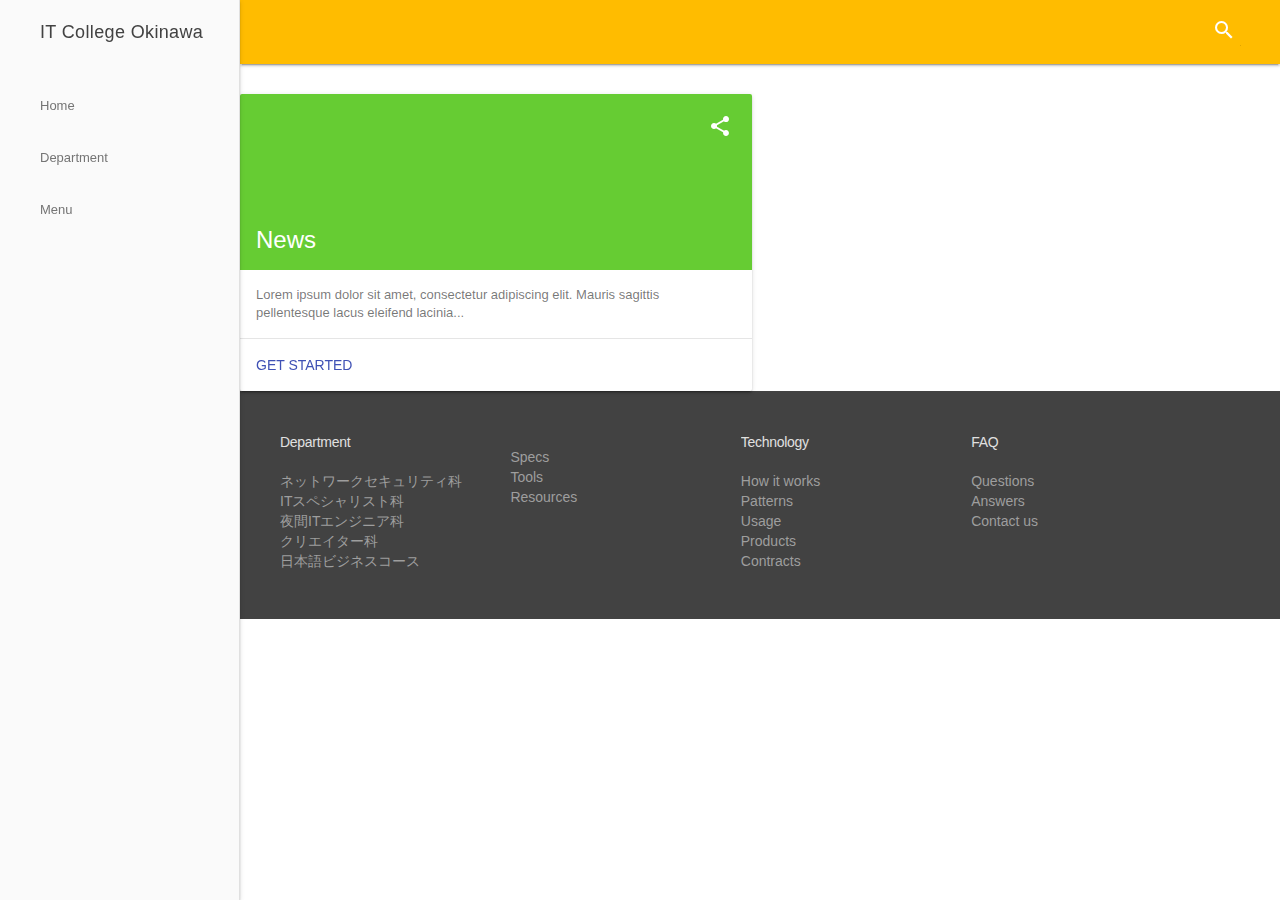
==== index.html @ 3ff725d1 "2015/08/13" ====
<!DOCTYPE html>
<html lang="ja">
<head>
	<meta charset="UTF-8">
	<title>IT College Okinawa</title>
	<link rel="stylesheet" href="mdl/material.min.css">
	<script src="mdl/material.min.js"></script>
	<link href="https://fonts.googleapis.com/icon?family=Material+Icons" rel="stylesheet">
	<link rel="stylesheet" href="style.css">
</head>
<body>

	<!-- main -->
	<div class="mdl-layout mdl-js-layout mdl-layout--fixed-drawer mdl-layout--fixed-header">
	  <header class="mdl-layout__header header">
	    <div class="mdl-layout__header-row">
	      <div class="mdl-layout-spacer"></div>
	      <div class="mdl-textfield mdl-js-textfield mdl-textfield--expandable
	                  mdl-textfield--floating-label mdl-textfield--align-right">
	        <label class="mdl-button mdl-js-button mdl-button--icon"
	               for="fixed-header-drawer-exp">
	          <i class="material-icons">search</i>
	        </label>
	        <div class="mdl-textfield__expandable-holder">
	          <input class="mdl-textfield__input" type="text" name="sample"
	                 id="fixed-header-drawer-exp" />
	        </div>
	      </div>
	    </div>
	  </header>

	  <div class="mdl-layout__drawer">
	    <span class="mdl-layout-title title">IT College Okinawa</span>
	    <nav class="mdl-navigation">
	      <a class="mdl-navigation__link" href="">Home</a>
	      <a class="mdl-navigation__link" href="">Department</a>
	      <a class="mdl-navigation__link" href="">Menu</a>
	    </nav>
	  </div>

	  <!-- main -->
	<main class="mdl-layout__content main">
	
		<!-- contents -->
	    <div class="page-content">
			
			<div class="mdl-card mdl-shadow--2dp news">
				<div class="mdl-card__title">
    				<h2 class="mdl-card__title-text">News</h2>
  				</div>
				<div class="mdl-card__supporting-text">
				    Lorem ipsum dolor sit amet, consectetur adipiscing elit.
				    Mauris sagittis pellentesque lacus eleifend lacinia...
				</div>
				<div class="mdl-card__actions mdl-card--border">
				    <a class="mdl-button mdl-button--colored 
				    		mdl-js-button mdl-js-ripple-effect">
				      Get Started
				    </a>
				</div>
				<div class="mdl-card__menu">
				    <button class="mdl-button mdl-button--icon
				    		 mdl-js-button mdl-js-ripple-effect">
				    	<i class="material-icons">share</i>
				    </button>
				</div>
			</div>
	    </div>
		
		<!-- fotter -->
		<footer class="mdl-mega-footer">
			<div class="mdl-mega-footer__middle-section">

			    <div class="mdl-mega-footer__drop-down-section">
			    	<input class="mdl-mega-footer__heading-checkbox" type="checkbox" checked>
			        <h1 class="mdl-mega-footer__heading">Department</h1>
			        <ul class="mdl-mega-footer__link-list">
			        <li><a href="#">ネットワークセキュリティ科</a></li>
			        <li><a href="#">ITスペシャリスト科</a></li>
			        <li><a href="#">夜間ITエンジニア科</a></li>
			        <li><a href="#">クリエイター科</a></li>
			        <li><a href="#">日本語ビジネスコース</a></li>
		        </ul>
		    </div>

			<div class="mdl-mega-footer__drop-down-section">
			    <input class="mdl-mega-footer__heading-checkbox" type="checkbox" checked>
			    <h1 class="mdl-mega-footer__heading"></h1>
		        <ul class="mdl-mega-footer__link-list">
		        	<li><a href="#">Specs</a></li>
		        	<li><a href="#">Tools</a></li>
		    	    <li><a href="#">Resources</a></li>
		        </ul>
		    </div>

		    <div class="mdl-mega-footer__drop-down-section">
			    <input class="mdl-mega-footer__heading-checkbox" type="checkbox" checked>
			    <h1 class="mdl-mega-footer__heading">Technology</h1>
		        <ul class="mdl-mega-footer__link-list">
		        	<li><a href="#">How it works</a></li>
				    <li><a href="#">Patterns</a></li>
			        <li><a href="#">Usage</a></li>
			        <li><a href="#">Products</a></li>
		    	    <li><a href="#">Contracts</a></li>
	 	        </ul>
		    </div>

			<div class="mdl-mega-footer__drop-down-section">
			    <input class="mdl-mega-footer__heading-checkbox" type="checkbox" checked>
		        <h1 class="mdl-mega-footer__heading">FAQ</h1>
			    <ul class="mdl-mega-footer__link-list">
		    	    <li><a href="#">Questions</a></li>
		    	    <li><a href="#">Answers</a></li>
		    	    <li><a href="#">Contact us</a></li>
		      </ul>
		    </div>

	  		</div>
		</footer>
	  </main>

	</div>
</body>
</html>
---- mdl/material.min.css ----
/**
 * material-design-lite - Material Design Components in CSS, JS and HTML
 * @version v1.0.2
 * @license Apache-2.0
 * @copyright 2015 Google, Inc.
 * @link https://github.com/google/material-design-lite
 */
@charset "UTF-8";html{color:rgba(0,0,0,.87)}::-moz-selection{background:#b3d4fc;text-shadow:none}::selection{background:#b3d4fc;text-shadow:none}hr{display:block;height:1px;border:0;border-top:1px solid #ccc;margin:1em 0;padding:0}audio,canvas,img,svg,video{vertical-align:middle}fieldset{border:0;margin:0;padding:0}textarea{resize:vertical}.browsehappy{margin:.2em 0;background:#ccc;color:#000;padding:.2em 0}.hidden{display:none!important;visibility:hidden}.visuallyhidden{border:0;clip:rect(0 0 0 0);height:1px;margin:-1px;overflow:hidden;padding:0;position:absolute;width:1px}.visuallyhidden.focusable:active,.visuallyhidden.focusable:focus{clip:auto;height:auto;margin:0;overflow:visible;position:static;width:auto}.invisible{visibility:hidden}.clearfix:before,.clearfix:after{content:" ";display:table}.clearfix:after{clear:both}@media print{*,*:before,*:after{background:transparent!important;color:#000!important;box-shadow:none!important;text-shadow:none!important}a,a:visited{text-decoration:underline}a[href]:after{content:" (" attr(href)")"}abbr[title]:after{content:" (" attr(title)")"}a[href^="#"]:after,a[href^="javascript:"]:after{content:""}pre,blockquote{border:1px solid #999;page-break-inside:avoid}thead{display:table-header-group}tr,img{page-break-inside:avoid}img{max-width:100%!important}p,h2,h3{orphans:3;widows:3}h2,h3{page-break-after:avoid}}a,.mdl-accordion,.mdl-button,.mdl-card,.mdl-checkbox,.mdl-dropdown-menu,.mdl-icon-toggle,.mdl-item,.mdl-radio,.mdl-slider,.mdl-switch,.mdl-tabs__tab{-webkit-tap-highlight-color:transparent;-webkit-tap-highlight-color:rgba(255,255,255,0)}html{width:100%;height:100%;-ms-touch-action:manipulation;touch-action:manipulation}body{width:100%;min-height:100%}main{display:block}*[hidden]{display:none!important}html,body{font-family:"Helvetica","Arial",sans-serif;font-size:14px;font-weight:400;line-height:20px}h1,h2,h3,h4,h5,h6,p{padding:0}h1 small,h2 small,h3 small,h4 small,h5 small,h6 small{font-family:"Roboto","Helvetica","Arial",sans-serif;font-weight:400;line-height:1.35;letter-spacing:-.02em;opacity:.54;font-size:.6em}h1{font-size:56px;line-height:1.35;letter-spacing:-.02em;margin:24px 0}h1,h2{font-family:"Roboto","Helvetica","Arial",sans-serif;font-weight:400}h2{font-size:45px;line-height:48px}h2,h3{margin:24px 0}h3{font-size:34px;line-height:40px}h3,h4{font-family:"Roboto","Helvetica","Arial",sans-serif;font-weight:400}h4{font-size:24px;line-height:32px;-moz-osx-font-smoothing:grayscale;margin:24px 0 16px}h5{font-size:20px;font-weight:500;line-height:1;letter-spacing:.02em}h5,h6{font-family:"Roboto","Helvetica","Arial",sans-serif;margin:24px 0 16px}h6{font-size:16px;letter-spacing:.04em}h6,p{font-weight:400;line-height:24px}p{font-size:14px;letter-spacing:0;margin:0 0 16px}a{color:#ff4081;font-weight:500}blockquote{font-family:"Roboto","Helvetica","Arial",sans-serif;position:relative;font-size:24px;font-weight:300;font-style:italic;line-height:1.35;letter-spacing:.08em}blockquote:before{position:absolute;left:-.5em;content:'“'}blockquote:after{content:'”';margin-left:-.05em}mark{background-color:#f4ff81}dt{font-weight:700}address{font-size:12px;line-height:1;font-style:normal}address,ul,ol{font-weight:400;letter-spacing:0}ul,ol{font-size:14px;line-height:24px}.mdl-typography--display-4,.mdl-typography--display-4-color-contrast{font-family:"Roboto","Helvetica","Arial",sans-serif;font-size:112px;font-weight:300;line-height:1;letter-spacing:-.04em}.mdl-typography--display-4-color-contrast{opacity:.54}.mdl-typography--display-3,.mdl-typography--display-3-color-contrast{font-family:"Roboto","Helvetica","Arial",sans-serif;font-size:56px;font-weight:400;line-height:1.35;letter-spacing:-.02em}.mdl-typography--display-3-color-contrast{opacity:.54}.mdl-typography--display-2,.mdl-typography--display-2-color-contrast{font-family:"Roboto","Helvetica","Arial",sans-serif;font-size:45px;font-weight:400;line-height:48px}.mdl-typography--display-2-color-contrast{opacity:.54}.mdl-typography--display-1,.mdl-typography--display-1-color-contrast{font-family:"Roboto","Helvetica","Arial",sans-serif;font-size:34px;font-weight:400;line-height:40px}.mdl-typography--display-1-color-contrast{opacity:.54}.mdl-typography--headline,.mdl-typography--headline-color-contrast{font-family:"Roboto","Helvetica","Arial",sans-serif;font-size:24px;font-weight:400;line-height:32px;-moz-osx-font-smoothing:grayscale}.mdl-typography--headline-color-contrast{opacity:.87}.mdl-typography--title,.mdl-typography--title-color-contrast{font-family:"Roboto","Helvetica","Arial",sans-serif;font-size:20px;font-weight:500;line-height:1;letter-spacing:.02em}.mdl-typography--title-color-contrast{opacity:.87}.mdl-typography--subhead,.mdl-typography--subhead-color-contrast{font-family:"Roboto","Helvetica","Arial",sans-serif;font-size:16px;font-weight:400;line-height:24px;letter-spacing:.04em}.mdl-typography--subhead-color-contrast{opacity:.87}.mdl-typography--body-2,.mdl-typography--body-2-color-contrast{font-size:14px;font-weight:700;line-height:24px;letter-spacing:0}.mdl-typography--body-2-color-contrast{opacity:.87}.mdl-typography--body-1,.mdl-typography--body-1-color-contrast{font-size:14px;font-weight:400;line-height:24px;letter-spacing:0}.mdl-typography--body-1-color-contrast{opacity:.87}.mdl-typography--body-2-force-preferred-font,.mdl-typography--body-2-force-preferred-font-color-contrast{font-family:"Roboto","Helvetica","Arial",sans-serif;font-size:14px;font-weight:500;line-height:24px;letter-spacing:0}.mdl-typography--body-2-force-preferred-font-color-contrast{opacity:.87}.mdl-typography--body-1-force-preferred-font,.mdl-typography--body-1-force-preferred-font-color-contrast{font-family:"Roboto","Helvetica","Arial",sans-serif;font-size:14px;font-weight:400;line-height:24px;letter-spacing:0}.mdl-typography--body-1-force-preferred-font-color-contrast{opacity:.87}.mdl-typography--caption,.mdl-typography--caption-force-preferred-font{font-size:12px;font-weight:400;line-height:1;letter-spacing:0}.mdl-typography--caption-force-preferred-font{font-family:"Roboto","Helvetica","Arial",sans-serif}.mdl-typography--caption-color-contrast,.mdl-typography--caption-force-preferred-font-color-contrast{font-size:12px;font-weight:400;line-height:1;letter-spacing:0;opacity:.54}.mdl-typography--caption-force-preferred-font-color-contrast,.mdl-typography--menu{font-family:"Roboto","Helvetica","Arial",sans-serif}.mdl-typography--menu{font-size:14px;font-weight:500;line-height:1;letter-spacing:0}.mdl-typography--menu-color-contrast{opacity:.87}.mdl-typography--menu-color-contrast,.mdl-typography--button,.mdl-typography--button-color-contrast{font-family:"Roboto","Helvetica","Arial",sans-serif;font-size:14px;font-weight:500;line-height:1;letter-spacing:0}.mdl-typography--button,.mdl-typography--button-color-contrast{text-transform:uppercase}.mdl-typography--button-color-contrast{opacity:.87}.mdl-typography--text-left{text-align:left}.mdl-typography--text-right{text-align:right}.mdl-typography--text-center{text-align:center}.mdl-typography--text-justify{text-align:justify}.mdl-typography--text-nowrap{white-space:nowrap}.mdl-typography--text-lowercase{text-transform:lowercase}.mdl-typography--text-uppercase{text-transform:uppercase}.mdl-typography--text-capitalize{text-transform:capitalize}.mdl-typography--font-thin{font-weight:200!important}.mdl-typography--font-light{font-weight:300!important}.mdl-typography--font-regular{font-weight:400!important}.mdl-typography--font-medium{font-weight:500!important}.mdl-typography--font-bold{font-weight:700!important}.mdl-typography--font-black{font-weight:900!important}.mdl-color-text--red{color:#f44336 !important}.mdl-color--red{background-color:#f44336 !important}.mdl-color-text--red-50{color:#ffebee !important}.mdl-color--red-50{background-color:#ffebee !important}.mdl-color-text--red-100{color:#ffcdd2 !important}.mdl-color--red-100{background-color:#ffcdd2 !important}.mdl-color-text--red-200{color:#ef9a9a !important}.mdl-color--red-200{background-color:#ef9a9a !important}.mdl-color-text--red-300{color:#e57373 !important}.mdl-color--red-300{background-color:#e57373 !important}.mdl-color-text--red-400{color:#ef5350 !important}.mdl-color--red-400{background-color:#ef5350 !important}.mdl-color-text--red-500{color:#f44336 !important}.mdl-color--red-500{background-color:#f44336 !important}.mdl-color-text--red-600{color:#e53935 !important}.mdl-color--red-600{background-color:#e53935 !important}.mdl-color-text--red-700{color:#d32f2f !important}.mdl-color--red-700{background-color:#d32f2f !important}.mdl-color-text--red-800{color:#c62828 !important}.mdl-color--red-800{background-color:#c62828 !important}.mdl-color-text--red-900{color:#b71c1c !important}.mdl-color--red-900{background-color:#b71c1c !important}.mdl-color-text--red-A100{color:#ff8a80 !important}.mdl-color--red-A100{background-color:#ff8a80 !important}.mdl-color-text--red-A200{color:#ff5252 !important}.mdl-color--red-A200{background-color:#ff5252 !important}.mdl-color-text--red-A400{color:#ff1744 !important}.mdl-color--red-A400{background-color:#ff1744 !important}.mdl-color-text--red-A700{color:#d50000 !important}.mdl-color--red-A700{background-color:#d50000 !important}.mdl-color-text--pink{color:#e91e63 !important}.mdl-color--pink{background-color:#e91e63 !important}.mdl-color-text--pink-50{color:#fce4ec !important}.mdl-color--pink-50{background-color:#fce4ec !important}.mdl-color-text--pink-100{color:#f8bbd0 !important}.mdl-color--pink-100{background-color:#f8bbd0 !important}.mdl-color-text--pink-200{color:#f48fb1 !important}.mdl-color--pink-200{background-color:#f48fb1 !important}.mdl-color-text--pink-300{color:#f06292 !important}.mdl-color--pink-300{background-color:#f06292 !important}.mdl-color-text--pink-400{color:#ec407a !important}.mdl-color--pink-400{background-color:#ec407a !important}.mdl-color-text--pink-500{color:#e91e63 !important}.mdl-color--pink-500{background-color:#e91e63 !important}.mdl-color-text--pink-600{color:#d81b60 !important}.mdl-color--pink-600{background-color:#d81b60 !important}.mdl-color-text--pink-700{color:#c2185b !important}.mdl-color--pink-700{background-color:#c2185b !important}.mdl-color-text--pink-800{color:#ad1457 !important}.mdl-color--pink-800{background-color:#ad1457 !important}.mdl-color-text--pink-900{color:#880e4f !important}.mdl-color--pink-900{background-color:#880e4f !important}.mdl-color-text--pink-A100{color:#ff80ab !important}.mdl-color--pink-A100{background-color:#ff80ab !important}.mdl-color-text--pink-A200{color:#ff4081 !important}.mdl-color--pink-A200{background-color:#ff4081 !important}.mdl-color-text--pink-A400{color:#f50057 !important}.mdl-color--pink-A400{background-color:#f50057 !important}.mdl-color-text--pink-A700{color:#c51162 !important}.mdl-color--pink-A700{background-color:#c51162 !important}.mdl-color-text--purple{color:#9c27b0 !important}.mdl-color--purple{background-color:#9c27b0 !important}.mdl-color-text--purple-50{color:#f3e5f5 !important}.mdl-color--purple-50{background-color:#f3e5f5 !important}.mdl-color-text--purple-100{color:#e1bee7 !important}.mdl-color--purple-100{background-color:#e1bee7 !important}.mdl-color-text--purple-200{color:#ce93d8 !important}.mdl-color--purple-200{background-color:#ce93d8 !important}.mdl-color-text--purple-300{color:#ba68c8 !important}.mdl-color--purple-300{background-color:#ba68c8 !important}.mdl-color-text--purple-400{color:#ab47bc !important}.mdl-color--purple-400{background-color:#ab47bc !important}.mdl-color-text--purple-500{color:#9c27b0 !important}.mdl-color--purple-500{background-color:#9c27b0 !important}.mdl-color-text--purple-600{color:#8e24aa !important}.mdl-color--purple-600{background-color:#8e24aa !important}.mdl-color-text--purple-700{color:#7b1fa2 !important}.mdl-color--purple-700{background-color:#7b1fa2 !important}.mdl-color-text--purple-800{color:#6a1b9a !important}.mdl-color--purple-800{background-color:#6a1b9a !important}.mdl-color-text--purple-900{color:#4a148c !important}.mdl-color--purple-900{background-color:#4a148c !important}.mdl-color-text--purple-A100{color:#ea80fc !important}.mdl-color--purple-A100{background-color:#ea80fc !important}.mdl-color-text--purple-A200{color:#e040fb !important}.mdl-color--purple-A200{background-color:#e040fb !important}.mdl-color-text--purple-A400{color:#d500f9 !important}.mdl-color--purple-A400{background-color:#d500f9 !important}.mdl-color-text--purple-A700{color:#a0f !important}.mdl-color--purple-A700{background-color:#a0f !important}.mdl-color-text--deep-purple{color:#673ab7 !important}.mdl-color--deep-purple{background-color:#673ab7 !important}.mdl-color-text--deep-purple-50{color:#ede7f6 !important}.mdl-color--deep-purple-50{background-color:#ede7f6 !important}.mdl-color-text--deep-purple-100{color:#d1c4e9 !important}.mdl-color--deep-purple-100{background-color:#d1c4e9 !important}.mdl-color-text--deep-purple-200{color:#b39ddb !important}.mdl-color--deep-purple-200{background-color:#b39ddb !important}.mdl-color-text--deep-purple-300{color:#9575cd !important}.mdl-color--deep-purple-300{background-color:#9575cd !important}.mdl-color-text--deep-purple-400{color:#7e57c2 !important}.mdl-color--deep-purple-400{background-color:#7e57c2 !important}.mdl-color-text--deep-purple-500{color:#673ab7 !important}.mdl-color--deep-purple-500{background-color:#673ab7 !important}.mdl-color-text--deep-purple-600{color:#5e35b1 !important}.mdl-color--deep-purple-600{background-color:#5e35b1 !important}.mdl-color-text--deep-purple-700{color:#512da8 !important}.mdl-color--deep-purple-700{background-color:#512da8 !important}.mdl-color-text--deep-purple-800{color:#4527a0 !important}.mdl-color--deep-purple-800{background-color:#4527a0 !important}.mdl-color-text--deep-purple-900{color:#311b92 !important}.mdl-color--deep-purple-900{background-color:#311b92 !important}.mdl-color-text--deep-purple-A100{color:#b388ff !important}.mdl-color--deep-purple-A100{background-color:#b388ff !important}.mdl-color-text--deep-purple-A200{color:#7c4dff !important}.mdl-color--deep-purple-A200{background-color:#7c4dff !important}.mdl-color-text--deep-purple-A400{color:#651fff !important}.mdl-color--deep-purple-A400{background-color:#651fff !important}.mdl-color-text--deep-purple-A700{color:#6200ea !important}.mdl-color--deep-purple-A700{background-color:#6200ea !important}.mdl-color-text--indigo{color:#3f51b5 !important}.mdl-color--indigo{background-color:#3f51b5 !important}.mdl-color-text--indigo-50{color:#e8eaf6 !important}.mdl-color--indigo-50{background-color:#e8eaf6 !important}.mdl-color-text--indigo-100{color:#c5cae9 !important}.mdl-color--indigo-100{background-color:#c5cae9 !important}.mdl-color-text--indigo-200{color:#9fa8da !important}.mdl-color--indigo-200{background-color:#9fa8da !important}.mdl-color-text--indigo-300{color:#7986cb !important}.mdl-color--indigo-300{background-color:#7986cb !important}.mdl-color-text--indigo-400{color:#5c6bc0 !important}.mdl-color--indigo-400{background-color:#5c6bc0 !important}.mdl-color-text--indigo-500{color:#3f51b5 !important}.mdl-color--indigo-500{background-color:#3f51b5 !important}.mdl-color-text--indigo-600{color:#3949ab !important}.mdl-color--indigo-600{background-color:#3949ab !important}.mdl-color-text--indigo-700{color:#303f9f !important}.mdl-color--indigo-700{background-color:#303f9f !important}.mdl-color-text--indigo-800{color:#283593 !important}.mdl-color--indigo-800{background-color:#283593 !important}.mdl-color-text--indigo-900{color:#1a237e !important}.mdl-color--indigo-900{background-color:#1a237e !important}.mdl-color-text--indigo-A100{color:#8c9eff !important}.mdl-color--indigo-A100{background-color:#8c9eff !important}.mdl-color-text--indigo-A200{color:#536dfe !important}.mdl-color--indigo-A200{background-color:#536dfe !important}.mdl-color-text--indigo-A400{color:#3d5afe !important}.mdl-color--indigo-A400{background-color:#3d5afe !important}.mdl-color-text--indigo-A700{color:#304ffe !important}.mdl-color--indigo-A700{background-color:#304ffe !important}.mdl-color-text--blue{color:#2196f3 !important}.mdl-color--blue{background-color:#2196f3 !important}.mdl-color-text--blue-50{color:#e3f2fd !important}.mdl-color--blue-50{background-color:#e3f2fd !important}.mdl-color-text--blue-100{color:#bbdefb !important}.mdl-color--blue-100{background-color:#bbdefb !important}.mdl-color-text--blue-200{color:#90caf9 !important}.mdl-color--blue-200{background-color:#90caf9 !important}.mdl-color-text--blue-300{color:#64b5f6 !important}.mdl-color--blue-300{background-color:#64b5f6 !important}.mdl-color-text--blue-400{color:#42a5f5 !important}.mdl-color--blue-400{background-color:#42a5f5 !important}.mdl-color-text--blue-500{color:#2196f3 !important}.mdl-color--blue-500{background-color:#2196f3 !important}.mdl-color-text--blue-600{color:#1e88e5 !important}.mdl-color--blue-600{background-color:#1e88e5 !important}.mdl-color-text--blue-700{color:#1976d2 !important}.mdl-color--blue-700{background-color:#1976d2 !important}.mdl-color-text--blue-800{color:#1565c0 !important}.mdl-color--blue-800{background-color:#1565c0 !important}.mdl-color-text--blue-900{color:#0d47a1 !important}.mdl-color--blue-900{background-color:#0d47a1 !important}.mdl-color-text--blue-A100{color:#82b1ff !important}.mdl-color--blue-A100{background-color:#82b1ff !important}.mdl-color-text--blue-A200{color:#448aff !important}.mdl-color--blue-A200{background-color:#448aff !important}.mdl-color-text--blue-A400{color:#2979ff !important}.mdl-color--blue-A400{background-color:#2979ff !important}.mdl-color-text--blue-A700{color:#2962ff !important}.mdl-color--blue-A700{background-color:#2962ff !important}.mdl-color-text--light-blue{color:#03a9f4 !important}.mdl-color--light-blue{background-color:#03a9f4 !important}.mdl-color-text--light-blue-50{color:#e1f5fe !important}.mdl-color--light-blue-50{background-color:#e1f5fe !important}.mdl-color-text--light-blue-100{color:#b3e5fc !important}.mdl-color--light-blue-100{background-color:#b3e5fc !important}.mdl-color-text--light-blue-200{color:#81d4fa !important}.mdl-color--light-blue-200{background-color:#81d4fa !important}.mdl-color-text--light-blue-300{color:#4fc3f7 !important}.mdl-color--light-blue-300{background-color:#4fc3f7 !important}.mdl-color-text--light-blue-400{color:#29b6f6 !important}.mdl-color--light-blue-400{background-color:#29b6f6 !important}.mdl-color-text--light-blue-500{color:#03a9f4 !important}.mdl-color--light-blue-500{background-color:#03a9f4 !important}.mdl-color-text--light-blue-600{color:#039be5 !important}.mdl-color--light-blue-600{background-color:#039be5 !important}.mdl-color-text--light-blue-700{color:#0288d1 !important}.mdl-color--light-blue-700{background-color:#0288d1 !important}.mdl-color-text--light-blue-800{color:#0277bd !important}.mdl-color--light-blue-800{background-color:#0277bd !important}.mdl-color-text--light-blue-900{color:#01579b !important}.mdl-color--light-blue-900{background-color:#01579b !important}.mdl-color-text--light-blue-A100{color:#80d8ff !important}.mdl-color--light-blue-A100{background-color:#80d8ff !important}.mdl-color-text--light-blue-A200{color:#40c4ff !important}.mdl-color--light-blue-A200{background-color:#40c4ff !important}.mdl-color-text--light-blue-A400{color:#00b0ff !important}.mdl-color--light-blue-A400{background-color:#00b0ff !important}.mdl-color-text--light-blue-A700{color:#0091ea !important}.mdl-color--light-blue-A700{background-color:#0091ea !important}.mdl-color-text--cyan{color:#00bcd4 !important}.mdl-color--cyan{background-color:#00bcd4 !important}.mdl-color-text--cyan-50{color:#e0f7fa !important}.mdl-color--cyan-50{background-color:#e0f7fa !important}.mdl-color-text--cyan-100{color:#b2ebf2 !important}.mdl-color--cyan-100{background-color:#b2ebf2 !important}.mdl-color-text--cyan-200{color:#80deea !important}.mdl-color--cyan-200{background-color:#80deea !important}.mdl-color-text--cyan-300{color:#4dd0e1 !important}.mdl-color--cyan-300{background-color:#4dd0e1 !important}.mdl-color-text--cyan-400{color:#26c6da !important}.mdl-color--cyan-400{background-color:#26c6da !important}.mdl-color-text--cyan-500{color:#00bcd4 !important}.mdl-color--cyan-500{background-color:#00bcd4 !important}.mdl-color-text--cyan-600{color:#00acc1 !important}.mdl-color--cyan-600{background-color:#00acc1 !important}.mdl-color-text--cyan-700{color:#0097a7 !important}.mdl-color--cyan-700{background-color:#0097a7 !important}.mdl-color-text--cyan-800{color:#00838f !important}.mdl-color--cyan-800{background-color:#00838f !important}.mdl-color-text--cyan-900{color:#006064 !important}.mdl-color--cyan-900{background-color:#006064 !important}.mdl-color-text--cyan-A100{color:#84ffff !important}.mdl-color--cyan-A100{background-color:#84ffff !important}.mdl-color-text--cyan-A200{color:#18ffff !important}.mdl-color--cyan-A200{background-color:#18ffff !important}.mdl-color-text--cyan-A400{color:#00e5ff !important}.mdl-color--cyan-A400{background-color:#00e5ff !important}.mdl-color-text--cyan-A700{color:#00b8d4 !important}.mdl-color--cyan-A700{background-color:#00b8d4 !important}.mdl-color-text--teal{color:#009688 !important}.mdl-color--teal{background-color:#009688 !important}.mdl-color-text--teal-50{color:#e0f2f1 !important}.mdl-color--teal-50{background-color:#e0f2f1 !important}.mdl-color-text--teal-100{color:#b2dfdb !important}.mdl-color--teal-100{background-color:#b2dfdb !important}.mdl-color-text--teal-200{color:#80cbc4 !important}.mdl-color--teal-200{background-color:#80cbc4 !important}.mdl-color-text--teal-300{color:#4db6ac !important}.mdl-color--teal-300{background-color:#4db6ac !important}.mdl-color-text--teal-400{color:#26a69a !important}.mdl-color--teal-400{background-color:#26a69a !important}.mdl-color-text--teal-500{color:#009688 !important}.mdl-color--teal-500{background-color:#009688 !important}.mdl-color-text--teal-600{color:#00897b !important}.mdl-color--teal-600{background-color:#00897b !important}.mdl-color-text--teal-700{color:#00796b !important}.mdl-color--teal-700{background-color:#00796b !important}.mdl-color-text--teal-800{color:#00695c !important}.mdl-color--teal-800{background-color:#00695c !important}.mdl-color-text--teal-900{color:#004d40 !important}.mdl-color--teal-900{background-color:#004d40 !important}.mdl-color-text--teal-A100{color:#a7ffeb !important}.mdl-color--teal-A100{background-color:#a7ffeb !important}.mdl-color-text--teal-A200{color:#64ffda !important}.mdl-color--teal-A200{background-color:#64ffda !important}.mdl-color-text--teal-A400{color:#1de9b6 !important}.mdl-color--teal-A400{background-color:#1de9b6 !important}.mdl-color-text--teal-A700{color:#00bfa5 !important}.mdl-color--teal-A700{background-color:#00bfa5 !important}.mdl-color-text--green{color:#4caf50 !important}.mdl-color--green{background-color:#4caf50 !important}.mdl-color-text--green-50{color:#e8f5e9 !important}.mdl-color--green-50{background-color:#e8f5e9 !important}.mdl-color-text--green-100{color:#c8e6c9 !important}.mdl-color--green-100{background-color:#c8e6c9 !important}.mdl-color-text--green-200{color:#a5d6a7 !important}.mdl-color--green-200{background-color:#a5d6a7 !important}.mdl-color-text--green-300{color:#81c784 !important}.mdl-color--green-300{background-color:#81c784 !important}.mdl-color-text--green-400{color:#66bb6a !important}.mdl-color--green-400{background-color:#66bb6a !important}.mdl-color-text--green-500{color:#4caf50 !important}.mdl-color--green-500{background-color:#4caf50 !important}.mdl-color-text--green-600{color:#43a047 !important}.mdl-color--green-600{background-color:#43a047 !important}.mdl-color-text--green-700{color:#388e3c !important}.mdl-color--green-700{background-color:#388e3c !important}.mdl-color-text--green-800{color:#2e7d32 !important}.mdl-color--green-800{background-color:#2e7d32 !important}.mdl-color-text--green-900{color:#1b5e20 !important}.mdl-color--green-900{background-color:#1b5e20 !important}.mdl-color-text--green-A100{color:#b9f6ca !important}.mdl-color--green-A100{background-color:#b9f6ca !important}.mdl-color-text--green-A200{color:#69f0ae !important}.mdl-color--green-A200{background-color:#69f0ae !important}.mdl-color-text--green-A400{color:#00e676 !important}.mdl-color--green-A400{background-color:#00e676 !important}.mdl-color-text--green-A700{color:#00c853 !important}.mdl-color--green-A700{background-color:#00c853 !important}.mdl-color-text--light-green{color:#8bc34a !important}.mdl-color--light-green{background-color:#8bc34a !important}.mdl-color-text--light-green-50{color:#f1f8e9 !important}.mdl-color--light-green-50{background-color:#f1f8e9 !important}.mdl-color-text--light-green-100{color:#dcedc8 !important}.mdl-color--light-green-100{background-color:#dcedc8 !important}.mdl-color-text--light-green-200{color:#c5e1a5 !important}.mdl-color--light-green-200{background-color:#c5e1a5 !important}.mdl-color-text--light-green-300{color:#aed581 !important}.mdl-color--light-green-300{background-color:#aed581 !important}.mdl-color-text--light-green-400{color:#9ccc65 !important}.mdl-color--light-green-400{background-color:#9ccc65 !important}.mdl-color-text--light-green-500{color:#8bc34a !important}.mdl-color--light-green-500{background-color:#8bc34a !important}.mdl-color-text--light-green-600{color:#7cb342 !important}.mdl-color--light-green-600{background-color:#7cb342 !important}.mdl-color-text--light-green-700{color:#689f38 !important}.mdl-color--light-green-700{background-color:#689f38 !important}.mdl-color-text--light-green-800{color:#558b2f !important}.mdl-color--light-green-800{background-color:#558b2f !important}.mdl-color-text--light-green-900{color:#33691e !important}.mdl-color--light-green-900{background-color:#33691e !important}.mdl-color-text--light-green-A100{color:#ccff90 !important}.mdl-color--light-green-A100{background-color:#ccff90 !important}.mdl-color-text--light-green-A200{color:#b2ff59 !important}.mdl-color--light-green-A200{background-color:#b2ff59 !important}.mdl-color-text--light-green-A400{color:#76ff03 !important}.mdl-color--light-green-A400{background-color:#76ff03 !important}.mdl-color-text--light-green-A700{color:#64dd17 !important}.mdl-color--light-green-A700{background-color:#64dd17 !important}.mdl-color-text--lime{color:#cddc39 !important}.mdl-color--lime{background-color:#cddc39 !important}.mdl-color-text--lime-50{color:#f9fbe7 !important}.mdl-color--lime-50{background-color:#f9fbe7 !important}.mdl-color-text--lime-100{color:#f0f4c3 !important}.mdl-color--lime-100{background-color:#f0f4c3 !important}.mdl-color-text--lime-200{color:#e6ee9c !important}.mdl-color--lime-200{background-color:#e6ee9c !important}.mdl-color-text--lime-300{color:#dce775 !important}.mdl-color--lime-300{background-color:#dce775 !important}.mdl-color-text--lime-400{color:#d4e157 !important}.mdl-color--lime-400{background-color:#d4e157 !important}.mdl-color-text--lime-500{color:#cddc39 !important}.mdl-color--lime-500{background-color:#cddc39 !important}.mdl-color-text--lime-600{color:#c0ca33 !important}.mdl-color--lime-600{background-color:#c0ca33 !important}.mdl-color-text--lime-700{color:#afb42b !important}.mdl-color--lime-700{background-color:#afb42b !important}.mdl-color-text--lime-800{color:#9e9d24 !important}.mdl-color--lime-800{background-color:#9e9d24 !important}.mdl-color-text--lime-900{color:#827717 !important}.mdl-color--lime-900{background-color:#827717 !important}.mdl-color-text--lime-A100{color:#f4ff81 !important}.mdl-color--lime-A100{background-color:#f4ff81 !important}.mdl-color-text--lime-A200{color:#eeff41 !important}.mdl-color--lime-A200{background-color:#eeff41 !important}.mdl-color-text--lime-A400{color:#c6ff00 !important}.mdl-color--lime-A400{background-color:#c6ff00 !important}.mdl-color-text--lime-A700{color:#aeea00 !important}.mdl-color--lime-A700{background-color:#aeea00 !important}.mdl-color-text--yellow{color:#ffeb3b !important}.mdl-color--yellow{background-color:#ffeb3b !important}.mdl-color-text--yellow-50{color:#fffde7 !important}.mdl-color--yellow-50{background-color:#fffde7 !important}.mdl-color-text--yellow-100{color:#fff9c4 !important}.mdl-color--yellow-100{background-color:#fff9c4 !important}.mdl-color-text--yellow-200{color:#fff59d !important}.mdl-color--yellow-200{background-color:#fff59d !important}.mdl-color-text--yellow-300{color:#fff176 !important}.mdl-color--yellow-300{background-color:#fff176 !important}.mdl-color-text--yellow-400{color:#ffee58 !important}.mdl-color--yellow-400{background-color:#ffee58 !important}.mdl-color-text--yellow-500{color:#ffeb3b !important}.mdl-color--yellow-500{background-color:#ffeb3b !important}.mdl-color-text--yellow-600{color:#fdd835 !important}.mdl-color--yellow-600{background-color:#fdd835 !important}.mdl-color-text--yellow-700{color:#fbc02d !important}.mdl-color--yellow-700{background-color:#fbc02d !important}.mdl-color-text--yellow-800{color:#f9a825 !important}.mdl-color--yellow-800{background-color:#f9a825 !important}.mdl-color-text--yellow-900{color:#f57f17 !important}.mdl-color--yellow-900{background-color:#f57f17 !important}.mdl-color-text--yellow-A100{color:#ffff8d !important}.mdl-color--yellow-A100{background-color:#ffff8d !important}.mdl-color-text--yellow-A200{color:#ff0 !important}.mdl-color--yellow-A200{background-color:#ff0 !important}.mdl-color-text--yellow-A400{color:#ffea00 !important}.mdl-color--yellow-A400{background-color:#ffea00 !important}.mdl-color-text--yellow-A700{color:#ffd600 !important}.mdl-color--yellow-A700{background-color:#ffd600 !important}.mdl-color-text--amber{color:#ffc107 !important}.mdl-color--amber{background-color:#ffc107 !important}.mdl-color-text--amber-50{color:#fff8e1 !important}.mdl-color--amber-50{background-color:#fff8e1 !important}.mdl-color-text--amber-100{color:#ffecb3 !important}.mdl-color--amber-100{background-color:#ffecb3 !important}.mdl-color-text--amber-200{color:#ffe082 !important}.mdl-color--amber-200{background-color:#ffe082 !important}.mdl-color-text--amber-300{color:#ffd54f !important}.mdl-color--amber-300{background-color:#ffd54f !important}.mdl-color-text--amber-400{color:#ffca28 !important}.mdl-color--amber-400{background-color:#ffca28 !important}.mdl-color-text--amber-500{color:#ffc107 !important}.mdl-color--amber-500{background-color:#ffc107 !important}.mdl-color-text--amber-600{color:#ffb300 !important}.mdl-color--amber-600{background-color:#ffb300 !important}.mdl-color-text--amber-700{color:#ffa000 !important}.mdl-color--amber-700{background-color:#ffa000 !important}.mdl-color-text--amber-800{color:#ff8f00 !important}.mdl-color--amber-800{background-color:#ff8f00 !important}.mdl-color-text--amber-900{color:#ff6f00 !important}.mdl-color--amber-900{background-color:#ff6f00 !important}.mdl-color-text--amber-A100{color:#ffe57f !important}.mdl-color--amber-A100{background-color:#ffe57f !important}.mdl-color-text--amber-A200{color:#ffd740 !important}.mdl-color--amber-A200{background-color:#ffd740 !important}.mdl-color-text--amber-A400{color:#ffc400 !important}.mdl-color--amber-A400{background-color:#ffc400 !important}.mdl-color-text--amber-A700{color:#ffab00 !important}.mdl-color--amber-A700{background-color:#ffab00 !important}.mdl-color-text--orange{color:#ff9800 !important}.mdl-color--orange{background-color:#ff9800 !important}.mdl-color-text--orange-50{color:#fff3e0 !important}.mdl-color--orange-50{background-color:#fff3e0 !important}.mdl-color-text--orange-100{color:#ffe0b2 !important}.mdl-color--orange-100{background-color:#ffe0b2 !important}.mdl-color-text--orange-200{color:#ffcc80 !important}.mdl-color--orange-200{background-color:#ffcc80 !important}.mdl-color-text--orange-300{color:#ffb74d !important}.mdl-color--orange-300{background-color:#ffb74d !important}.mdl-color-text--orange-400{color:#ffa726 !important}.mdl-color--orange-400{background-color:#ffa726 !important}.mdl-color-text--orange-500{color:#ff9800 !important}.mdl-color--orange-500{background-color:#ff9800 !important}.mdl-color-text--orange-600{color:#fb8c00 !important}.mdl-color--orange-600{background-color:#fb8c00 !important}.mdl-color-text--orange-700{color:#f57c00 !important}.mdl-color--orange-700{background-color:#f57c00 !important}.mdl-color-text--orange-800{color:#ef6c00 !important}.mdl-color--orange-800{background-color:#ef6c00 !important}.mdl-color-text--orange-900{color:#e65100 !important}.mdl-color--orange-900{background-color:#e65100 !important}.mdl-color-text--orange-A100{color:#ffd180 !important}.mdl-color--orange-A100{background-color:#ffd180 !important}.mdl-color-text--orange-A200{color:#ffab40 !important}.mdl-color--orange-A200{background-color:#ffab40 !important}.mdl-color-text--orange-A400{color:#ff9100 !important}.mdl-color--orange-A400{background-color:#ff9100 !important}.mdl-color-text--orange-A700{color:#ff6d00 !important}.mdl-color--orange-A700{background-color:#ff6d00 !important}.mdl-color-text--deep-orange{color:#ff5722 !important}.mdl-color--deep-orange{background-color:#ff5722 !important}.mdl-color-text--deep-orange-50{color:#fbe9e7 !important}.mdl-color--deep-orange-50{background-color:#fbe9e7 !important}.mdl-color-text--deep-orange-100{color:#ffccbc !important}.mdl-color--deep-orange-100{background-color:#ffccbc !important}.mdl-color-text--deep-orange-200{color:#ffab91 !important}.mdl-color--deep-orange-200{background-color:#ffab91 !important}.mdl-color-text--deep-orange-300{color:#ff8a65 !important}.mdl-color--deep-orange-300{background-color:#ff8a65 !important}.mdl-color-text--deep-orange-400{color:#ff7043 !important}.mdl-color--deep-orange-400{background-color:#ff7043 !important}.mdl-color-text--deep-orange-500{color:#ff5722 !important}.mdl-color--deep-orange-500{background-color:#ff5722 !important}.mdl-color-text--deep-orange-600{color:#f4511e !important}.mdl-color--deep-orange-600{background-color:#f4511e !important}.mdl-color-text--deep-orange-700{color:#e64a19 !important}.mdl-color--deep-orange-700{background-color:#e64a19 !important}.mdl-color-text--deep-orange-800{color:#d84315 !important}.mdl-color--deep-orange-800{background-color:#d84315 !important}.mdl-color-text--deep-orange-900{color:#bf360c !important}.mdl-color--deep-orange-900{background-color:#bf360c !important}.mdl-color-text--deep-orange-A100{color:#ff9e80 !important}.mdl-color--deep-orange-A100{background-color:#ff9e80 !important}.mdl-color-text--deep-orange-A200{color:#ff6e40 !important}.mdl-color--deep-orange-A200{background-color:#ff6e40 !important}.mdl-color-text--deep-orange-A400{color:#ff3d00 !important}.mdl-color--deep-orange-A400{background-color:#ff3d00 !important}.mdl-color-text--deep-orange-A700{color:#dd2c00 !important}.mdl-color--deep-orange-A700{background-color:#dd2c00 !important}.mdl-color-text--brown{color:#795548 !important}.mdl-color--brown{background-color:#795548 !important}.mdl-color-text--brown-50{color:#efebe9 !important}.mdl-color--brown-50{background-color:#efebe9 !important}.mdl-color-text--brown-100{color:#d7ccc8 !important}.mdl-color--brown-100{background-color:#d7ccc8 !important}.mdl-color-text--brown-200{color:#bcaaa4 !important}.mdl-color--brown-200{background-color:#bcaaa4 !important}.mdl-color-text--brown-300{color:#a1887f !important}.mdl-color--brown-300{background-color:#a1887f !important}.mdl-color-text--brown-400{color:#8d6e63 !important}.mdl-color--brown-400{background-color:#8d6e63 !important}.mdl-color-text--brown-500{color:#795548 !important}.mdl-color--brown-500{background-color:#795548 !important}.mdl-color-text--brown-600{color:#6d4c41 !important}.mdl-color--brown-600{background-color:#6d4c41 !important}.mdl-color-text--brown-700{color:#5d4037 !important}.mdl-color--brown-700{background-color:#5d4037 !important}.mdl-color-text--brown-800{color:#4e342e !important}.mdl-color--brown-800{background-color:#4e342e !important}.mdl-color-text--brown-900{color:#3e2723 !important}.mdl-color--brown-900{background-color:#3e2723 !important}.mdl-color-text--grey{color:#9e9e9e !important}.mdl-color--grey{background-color:#9e9e9e !important}.mdl-color-text--grey-50{color:#fafafa !important}.mdl-color--grey-50{background-color:#fafafa !important}.mdl-color-text--grey-100{color:#f5f5f5 !important}.mdl-color--grey-100{background-color:#f5f5f5 !important}.mdl-color-text--grey-200{color:#eee !important}.mdl-color--grey-200{background-color:#eee !important}.mdl-color-text--grey-300{color:#e0e0e0 !important}.mdl-color--grey-300{background-color:#e0e0e0 !important}.mdl-color-text--grey-400{color:#bdbdbd !important}.mdl-color--grey-400{background-color:#bdbdbd !important}.mdl-color-text--grey-500{color:#9e9e9e !important}.mdl-color--grey-500{background-color:#9e9e9e !important}.mdl-color-text--grey-600{color:#757575 !important}.mdl-color--grey-600{background-color:#757575 !important}.mdl-color-text--grey-700{color:#616161 !important}.mdl-color--grey-700{background-color:#616161 !important}.mdl-color-text--grey-800{color:#424242 !important}.mdl-color--grey-800{background-color:#424242 !important}.mdl-color-text--grey-900{color:#212121 !important}.mdl-color--grey-900{background-color:#212121 !important}.mdl-color-text--blue-grey{color:#607d8b !important}.mdl-color--blue-grey{background-color:#607d8b !important}.mdl-color-text--blue-grey-50{color:#eceff1 !important}.mdl-color--blue-grey-50{background-color:#eceff1 !important}.mdl-color-text--blue-grey-100{color:#cfd8dc !important}.mdl-color--blue-grey-100{background-color:#cfd8dc !important}.mdl-color-text--blue-grey-200{color:#b0bec5 !important}.mdl-color--blue-grey-200{background-color:#b0bec5 !important}.mdl-color-text--blue-grey-300{color:#90a4ae !important}.mdl-color--blue-grey-300{background-color:#90a4ae !important}.mdl-color-text--blue-grey-400{color:#78909c !important}.mdl-color--blue-grey-400{background-color:#78909c !important}.mdl-color-text--blue-grey-500{color:#607d8b !important}.mdl-color--blue-grey-500{background-color:#607d8b !important}.mdl-color-text--blue-grey-600{color:#546e7a !important}.mdl-color--blue-grey-600{background-color:#546e7a !important}.mdl-color-text--blue-grey-700{color:#455a64 !important}.mdl-color--blue-grey-700{background-color:#455a64 !important}.mdl-color-text--blue-grey-800{color:#37474f !important}.mdl-color--blue-grey-800{background-color:#37474f !important}.mdl-color-text--blue-grey-900{color:#263238 !important}.mdl-color--blue-grey-900{background-color:#263238 !important}.mdl-color--black{background-color:#000 !important}.mdl-color-text--black{color:#000 !important}.mdl-color--white{background-color:#fff !important}.mdl-color-text--white{color:#fff !important}.mdl-color--primary{background-color:#3f51b5 !important}.mdl-color--primary-contrast{background-color:#fff !important}.mdl-color--primary-dark{background-color:#303f9f !important}.mdl-color--accent{background-color:#ff4081 !important}.mdl-color--accent-contrast{background-color:#fff !important}.mdl-color-text--primary{color:#3f51b5 !important}.mdl-color-text--primary-contrast{color:#fff !important}.mdl-color-text--primary-dark{color:#303f9f !important}.mdl-color-text--accent{color:#ff4081 !important}.mdl-color-text--accent-contrast{color:#fff !important}.mdl-ripple{background:#000;border-radius:50%;height:50px;left:0;opacity:0;pointer-events:none;position:absolute;top:0;-webkit-transform:translate(-50%,-50%);-ms-transform:translate(-50%,-50%);transform:translate(-50%,-50%);width:50px;overflow:hidden}.mdl-ripple.is-animating{-webkit-transition:-webkit-transform .3s cubic-bezier(0,0,.2,1),width .3s cubic-bezier(0,0,.2,1),height .3s cubic-bezier(0,0,.2,1),opacity .6s cubic-bezier(0,0,.2,1);transition:transform .3s cubic-bezier(0,0,.2,1),width .3s cubic-bezier(0,0,.2,1),height .3s cubic-bezier(0,0,.2,1),opacity .6s cubic-bezier(0,0,.2,1)}.mdl-ripple.is-visible{opacity:.3}.mdl-animation--default,.mdl-animation--fast-out-slow-in{-webkit-transition-timing-function:cubic-bezier(.4,0,.2,1);transition-timing-function:cubic-bezier(.4,0,.2,1)}.mdl-animation--linear-out-slow-in{-webkit-transition-timing-function:cubic-bezier(0,0,.2,1);transition-timing-function:cubic-bezier(0,0,.2,1)}.mdl-animation--fast-out-linear-in{-webkit-transition-timing-function:cubic-bezier(.4,0,1,1);transition-timing-function:cubic-bezier(.4,0,1,1)}.mdl-badge{position:relative;white-space:nowrap;margin-right:24px}.mdl-badge:not([data-badge]){margin-right:auto}.mdl-badge[data-badge]:after{content:attr(data-badge);display:-webkit-box;display:-webkit-flex;display:-ms-flexbox;display:flex;-webkit-box-orient:horizontal;-webkit-box-direction:normal;-webkit-flex-direction:row;-ms-flex-direction:row;flex-direction:row;-webkit-flex-wrap:wrap;-ms-flex-wrap:wrap;flex-wrap:wrap;-webkit-box-pack:center;-webkit-justify-content:center;-ms-flex-pack:center;justify-content:center;-webkit-align-content:center;-ms-flex-line-pack:center;align-content:center;-webkit-box-align:center;-webkit-align-items:center;-ms-flex-align:center;align-items:center;position:absolute;top:-11px;right:-24px;font-family:"Roboto","Helvetica","Arial",sans-serif;font-weight:600;font-size:12px;width:22px;height:22px;border-radius:50%;background:#ff4081;color:#fff}.mdl-button .mdl-badge[data-badge]:after{top:-10px;right:-5px}.mdl-badge.mdl-badge--no-background[data-badge]:after{color:#ff4081;background:rgba(255,255,255,.2);box-shadow:0 0 1px gray}.mdl-button{background:0 0;border:none;border-radius:2px;color:#000;display:block;position:relative;height:36px;min-width:64px;padding:0 8px;display:inline-block;font-family:"Roboto","Helvetica","Arial",sans-serif;font-size:14px;font-weight:500;text-transform:uppercase;letter-spacing:0;overflow:hidden;will-change:box-shadow,transform;-webkit-transition:box-shadow .2s cubic-bezier(.4,0,1,1),background-color .2s cubic-bezier(.4,0,.2,1),color .2s cubic-bezier(.4,0,.2,1);transition:box-shadow .2s cubic-bezier(.4,0,1,1),background-color .2s cubic-bezier(.4,0,.2,1),color .2s cubic-bezier(.4,0,.2,1);outline:none;cursor:pointer;text-decoration:none;text-align:center;line-height:36px;vertical-align:middle}.mdl-button::-moz-focus-inner{border:0}.mdl-button:hover{background-color:rgba(158,158,158,.2)}.mdl-button:focus:not(:active){background-color:rgba(0,0,0,.12)}.mdl-button:active{background-color:rgba(158,158,158,.4)}.mdl-button.mdl-button--colored{color:#3f51b5}.mdl-button.mdl-button--colored:focus:not(:active){background-color:rgba(0,0,0,.12)}input.mdl-button[type="submit"]{-webkit-appearance:none}.mdl-button--raised{background:rgba(158,158,158,.2);box-shadow:0 2px 2px 0 rgba(0,0,0,.14),0 3px 1px -2px rgba(0,0,0,.2),0 1px 5px 0 rgba(0,0,0,.12)}.mdl-button--raised:active{box-shadow:0 4px 5px 0 rgba(0,0,0,.14),0 1px 10px 0 rgba(0,0,0,.12),0 2px 4px -1px rgba(0,0,0,.2);background-color:rgba(158,158,158,.4)}.mdl-button--raised:focus:not(:active){box-shadow:0 0 8px rgba(0,0,0,.18),0 8px 16px rgba(0,0,0,.36);background-color:rgba(158,158,158,.4)}.mdl-button--raised.mdl-button--colored{background:#3f51b5;color:#fff}.mdl-button--raised.mdl-button--colored:hover{background-color:#3f51b5}.mdl-button--raised.mdl-button--colored:active{background-color:#3f51b5}.mdl-button--raised.mdl-button--colored:focus:not(:active){background-color:#3f51b5}.mdl-button--raised.mdl-button--colored .mdl-ripple{background:#fff}.mdl-button--fab{border-radius:50%;font-size:24px;height:56px;margin:auto;min-width:56px;width:56px;padding:0;overflow:hidden;background:rgba(158,158,158,.2);box-shadow:0 1px 1.5px 0 rgba(0,0,0,.12),0 1px 1px 0 rgba(0,0,0,.24);position:relative;line-height:normal}.mdl-button--fab .material-icons{position:absolute;top:50%;left:50%;-webkit-transform:translate(-12px,-12px);-ms-transform:translate(-12px,-12px);transform:translate(-12px,-12px);line-height:24px;width:24px}.mdl-button--fab.mdl-button--mini-fab{height:40px;min-width:40px;width:40px}.mdl-button--fab .mdl-button__ripple-container{border-radius:50%;-webkit-mask-image:-webkit-radial-gradient(circle,#fff,#000)}.mdl-button--fab:active{box-shadow:0 4px 5px 0 rgba(0,0,0,.14),0 1px 10px 0 rgba(0,0,0,.12),0 2px 4px -1px rgba(0,0,0,.2);background-color:rgba(158,158,158,.4)}.mdl-button--fab:focus:not(:active){box-shadow:0 0 8px rgba(0,0,0,.18),0 8px 16px rgba(0,0,0,.36);background-color:rgba(158,158,158,.4)}.mdl-button--fab.mdl-button--colored{background:#ff4081;color:#fff}.mdl-button--fab.mdl-button--colored:hover{background-color:#ff4081}.mdl-button--fab.mdl-button--colored:focus:not(:active){background-color:#ff4081}.mdl-button--fab.mdl-button--colored:active{background-color:#ff4081}.mdl-button--fab.mdl-button--colored .mdl-ripple{background:#fff}.mdl-button--icon{border-radius:50%;font-size:24px;height:32px;margin-left:0;margin-right:0;min-width:32px;width:32px;padding:0;overflow:hidden;color:inherit;line-height:normal}.mdl-button--icon .material-icons{position:absolute;top:50%;left:50%;-webkit-transform:translate(-12px,-12px);-ms-transform:translate(-12px,-12px);transform:translate(-12px,-12px);line-height:24px;width:24px}.mdl-button--icon.mdl-button--mini-icon{height:24px;min-width:24px;width:24px}.mdl-button--icon.mdl-button--mini-icon .material-icons{top:0;left:0}.mdl-button--icon .mdl-button__ripple-container{border-radius:50%;-webkit-mask-image:-webkit-radial-gradient(circle,#fff,#000)}.mdl-button__ripple-container{display:block;height:100%;left:0;position:absolute;top:0;width:100%;z-index:0;overflow:hidden}.mdl-button[disabled] .mdl-button__ripple-container .mdl-ripple{background-color:transparent}.mdl-button--primary.mdl-button--primary{color:#3f51b5}.mdl-button--primary.mdl-button--primary .mdl-ripple{background:#fff}.mdl-button--primary.mdl-button--primary.mdl-button--raised,.mdl-button--primary.mdl-button--primary.mdl-button--fab{color:#fff;background-color:#3f51b5}.mdl-button--accent.mdl-button--accent{color:#ff4081}.mdl-button--accent.mdl-button--accent .mdl-ripple{background:#fff}.mdl-button--accent.mdl-button--accent.mdl-button--raised,.mdl-button--accent.mdl-button--accent.mdl-button--fab{color:#fff;background-color:#ff4081}.mdl-button[disabled][disabled]{color:rgba(0,0,0,.26);cursor:auto;background-color:transparent}.mdl-button--fab[disabled][disabled],.mdl-button--raised[disabled][disabled],.mdl-button--colored[disabled][disabled]{background-color:rgba(0,0,0,.12);color:rgba(0,0,0,.26);box-shadow:0 2px 2px 0 rgba(0,0,0,.14),0 3px 1px -2px rgba(0,0,0,.2),0 1px 5px 0 rgba(0,0,0,.12)}.mdl-card{display:-webkit-box;display:-webkit-flex;display:-ms-flexbox;display:flex;-webkit-box-orient:vertical;-webkit-box-direction:normal;-webkit-flex-direction:column;-ms-flex-direction:column;flex-direction:column;font-size:16px;font-weight:400;min-height:200px;overflow:hidden;width:330px;z-index:1;position:relative;background:#fff;border-radius:2px;box-sizing:border-box}.mdl-card__media{background-color:#ff4081;background-repeat:repeat;background-position:50% 50%;background-size:cover;background-origin:padding-box;background-attachment:scroll;box-sizing:border-box}.mdl-card__title{-webkit-box-align:center;-webkit-align-items:center;-ms-flex-align:center;align-items:center;color:#000;display:block;display:-webkit-box;display:-webkit-flex;display:-ms-flexbox;display:flex;-webkit-box-pack:stretch;-webkit-justify-content:stretch;-ms-flex-pack:stretch;justify-content:stretch;line-height:normal;padding:16px;-webkit-perspective-origin:165px 56px;perspective-origin:165px 56px;-webkit-transform-origin:165px 56px;-ms-transform-origin:165px 56px;transform-origin:165px 56px;box-sizing:border-box}.mdl-card__title.mdl-card--border{border-bottom:1px solid rgba(0,0,0,.1)}.mdl-card__title-text{-webkit-align-self:flex-end;-ms-flex-item-align:end;align-self:flex-end;color:inherit;display:block;display:-webkit-box;display:-webkit-flex;display:-ms-flexbox;display:flex;font-size:24px;font-weight:300;line-height:normal;overflow:hidden;-webkit-transform-origin:149px 48px;-ms-transform-origin:149px 48px;transform-origin:149px 48px;margin:0}.mdl-card__subtitle-text{font-size:14px;color:grey;margin:0}.mdl-card__supporting-text{color:rgba(0,0,0,.54);font-size:13px;line-height:18px;overflow:hidden;padding:16px;width:90%}.mdl-card__actions{font-size:16px;line-height:normal;width:100%;background-color:transparent;padding:8px;box-sizing:border-box}.mdl-card__actions.mdl-card--border{border-top:1px solid rgba(0,0,0,.1)}.mdl-card--expand{-webkit-box-flex:1;-webkit-flex-grow:1;-ms-flex-positive:1;flex-grow:1}.mdl-card__menu{position:absolute;right:16px;top:16px}.mdl-checkbox{position:relative;z-index:1;vertical-align:middle;display:inline-block;box-sizing:border-box;width:100%;height:24px;margin:0;padding:0}.mdl-checkbox.is-upgraded{padding-left:24px}.mdl-checkbox__input{line-height:24px}.mdl-checkbox.is-upgraded .mdl-checkbox__input{position:absolute;width:0;height:0;margin:0;padding:0;opacity:0;-ms-appearance:none;-moz-appearance:none;-webkit-appearance:none;appearance:none;border:none}.mdl-checkbox__box-outline{position:absolute;top:3px;left:0;display:inline-block;box-sizing:border-box;width:16px;height:16px;margin:0;cursor:pointer;overflow:hidden;border:2px solid rgba(0,0,0,.54);border-radius:2px;z-index:2}.mdl-checkbox.is-checked .mdl-checkbox__box-outline{border:2px solid #3f51b5}.mdl-checkbox.is-disabled .mdl-checkbox__box-outline{border:2px solid rgba(0,0,0,.26);cursor:auto}.mdl-checkbox__focus-helper{position:absolute;top:3px;left:0;display:inline-block;box-sizing:border-box;width:16px;height:16px;border-radius:50%;background-color:transparent}.mdl-checkbox.is-focused .mdl-checkbox__focus-helper{box-shadow:0 0 0 8px rgba(0,0,0,.1);background-color:rgba(0,0,0,.1)}.mdl-checkbox.is-focused.is-checked .mdl-checkbox__focus-helper{box-shadow:0 0 0 8px rgba(63,81,181,.26);background-color:rgba(63,81,181,.26)}.mdl-checkbox__tick-outline{position:absolute;top:0;left:0;height:100%;width:100%;-webkit-mask:url("[data-uri]");mask:url("[data-uri]");background:0 0;-webkit-transition-duration:.28s;transition-duration:.28s;-webkit-transition-timing-function:cubic-bezier(.4,0,.2,1);transition-timing-function:cubic-bezier(.4,0,.2,1);-webkit-transition-property:background;transition-property:background}.mdl-checkbox.is-checked .mdl-checkbox__tick-outline{background:#3f51b5 url("[data-uri]")}.mdl-checkbox.is-checked.is-disabled .mdl-checkbox__tick-outline{background:rgba(0,0,0,.26)url("[data-uri]")}.mdl-checkbox__label{position:relative;cursor:pointer;font-size:16px;line-height:24px;margin:0}.mdl-checkbox.is-disabled .mdl-checkbox__label{color:rgba(0,0,0,.26);cursor:auto}.mdl-checkbox__ripple-container{position:absolute;z-index:2;top:-6px;left:-10px;box-sizing:border-box;width:36px;height:36px;border-radius:50%;cursor:pointer;overflow:hidden;-webkit-mask-image:-webkit-radial-gradient(circle,#fff,#000)}.mdl-checkbox__ripple-container .mdl-ripple{background:#3f51b5}.mdl-checkbox.is-disabled .mdl-checkbox__ripple-container{cursor:auto}.mdl-checkbox.is-disabled .mdl-checkbox__ripple-container .mdl-ripple{background:0 0}.mdl-data-table{position:relative;border:1px solid rgba(0,0,0,.12);border-collapse:collapse;white-space:nowrap;font-size:13px;background-color:#fff}.mdl-data-table thead{padding-bottom:3px}.mdl-data-table thead .mdl-data-table__select{margin-top:0}.mdl-data-table tbody tr{position:relative;height:48px;-webkit-transition-duration:.28s;transition-duration:.28s;-webkit-transition-timing-function:cubic-bezier(.4,0,.2,1);transition-timing-function:cubic-bezier(.4,0,.2,1);-webkit-transition-property:background-color;transition-property:background-color}.mdl-data-table tbody tr.is-selected{background-color:#e0e0e0}.mdl-data-table tbody tr:hover{background-color:#eee}.mdl-data-table td{text-align:right}.mdl-data-table th{padding:0 18px 0 18px;text-align:right}.mdl-data-table td:first-of-type,.mdl-data-table th:first-of-type{padding-left:24px}.mdl-data-table td:last-of-type,.mdl-data-table th:last-of-type{padding-right:24px}.mdl-data-table td{position:relative;vertical-align:top;height:48px;border-top:1px solid rgba(0,0,0,.12);border-bottom:1px solid rgba(0,0,0,.12);padding:12px 18px 0;box-sizing:border-box}.mdl-data-table td .mdl-data-table__select{vertical-align:top;position:absolute;left:24px}.mdl-data-table th{position:relative;vertical-align:bottom;text-overflow:ellipsis;font-weight:700;line-height:24px;letter-spacing:0;height:48px;font-size:12px;color:rgba(0,0,0,.54);padding-bottom:8px;box-sizing:border-box}.mdl-data-table th .mdl-data-table__select{position:relative}.mdl-data-table__select{width:16px}.mdl-data-table__cell--non-numeric.mdl-data-table__cell--non-numeric{text-align:left}.mdl-mega-footer{padding:16px 40px;color:#9e9e9e;background-color:#424242}.mdl-mega-footer--top-section:after,.mdl-mega-footer--middle-section:after,.mdl-mega-footer--bottom-section:after,.mdl-mega-footer__top-section:after,.mdl-mega-footer__middle-section:after,.mdl-mega-footer__bottom-section:after{content:'';display:block;clear:both}.mdl-mega-footer--left-section,.mdl-mega-footer__left-section,.mdl-mega-footer--right-section,.mdl-mega-footer__right-section{margin-bottom:16px}.mdl-mega-footer--right-section a,.mdl-mega-footer__right-section a{display:block;margin-bottom:16px;color:inherit;text-decoration:none}@media screen and (min-width:760px){.mdl-mega-footer--left-section,.mdl-mega-footer__left-section{float:left}.mdl-mega-footer--right-section,.mdl-mega-footer__right-section{float:right}.mdl-mega-footer--right-section a,.mdl-mega-footer__right-section a{display:inline-block;margin-left:16px;line-height:36px;vertical-align:middle}}.mdl-mega-footer--social-btn,.mdl-mega-footer__social-btn{width:36px;height:36px;padding:0;margin:0;background-color:#9e9e9e;border:none}.mdl-mega-footer--drop-down-section,.mdl-mega-footer__drop-down-section{display:block;position:relative}@media screen and (min-width:760px){.mdl-mega-footer--drop-down-section,.mdl-mega-footer__drop-down-section{width:33%}.mdl-mega-footer--drop-down-section:nth-child(1),.mdl-mega-footer--drop-down-section:nth-child(2),.mdl-mega-footer__drop-down-section:nth-child(1),.mdl-mega-footer__drop-down-section:nth-child(2){float:left}.mdl-mega-footer--drop-down-section:nth-child(3),.mdl-mega-footer__drop-down-section:nth-child(3){float:right}.mdl-mega-footer--drop-down-section:nth-child(3):after,.mdl-mega-footer__drop-down-section:nth-child(3):after{clear:right}.mdl-mega-footer--drop-down-section:nth-child(4),.mdl-mega-footer__drop-down-section:nth-child(4){clear:right;float:right}.mdl-mega-footer--middle-section:after,.mdl-mega-footer__middle-section:after{content:'';display:block;clear:both}.mdl-mega-footer--bottom-section,.mdl-mega-footer__bottom-section{padding-top:0}}@media screen and (min-width:1024px){.mdl-mega-footer--drop-down-section,.mdl-mega-footer--drop-down-section:nth-child(3),.mdl-mega-footer--drop-down-section:nth-child(4),.mdl-mega-footer__drop-down-section,.mdl-mega-footer__drop-down-section:nth-child(3),.mdl-mega-footer__drop-down-section:nth-child(4){width:24%;float:left}}.mdl-mega-footer--heading-checkbox,.mdl-mega-footer__heading-checkbox{position:absolute;width:100%;height:55.8px;padding:32px;margin:-16px 0 0;cursor:pointer;z-index:1;opacity:0}.mdl-mega-footer--heading-checkbox~.mdl-mega-footer--heading:after,.mdl-mega-footer--heading-checkbox~.mdl-mega-footer__heading:after,.mdl-mega-footer__heading-checkbox~.mdl-mega-footer--heading:after,.mdl-mega-footer__heading-checkbox~.mdl-mega-footer__heading:after{font-family:'Material Icons';content:'\E5CE'}.mdl-mega-footer--heading-checkbox:checked~ul,.mdl-mega-footer__heading-checkbox:checked~ul{display:none}.mdl-mega-footer--heading-checkbox:checked~.mdl-mega-footer--heading:after,.mdl-mega-footer--heading-checkbox:checked~.mdl-mega-footer__heading:after,.mdl-mega-footer__heading-checkbox:checked~.mdl-mega-footer--heading:after,.mdl-mega-footer__heading-checkbox:checked~.mdl-mega-footer__heading:after{font-family:'Material Icons';content:'\E5CF'}.mdl-mega-footer--heading,.mdl-mega-footer__heading{position:relative;width:100%;padding-right:39.8px;margin-bottom:16px;box-sizing:border-box;font-size:14px;line-height:23.8px;font-weight:500;white-space:nowrap;text-overflow:ellipsis;overflow:hidden;color:#e0e0e0}.mdl-mega-footer--heading:after,.mdl-mega-footer__heading:after{content:'';position:absolute;top:0;right:0;display:block;width:23.8px;height:23.8px;background-size:cover}.mdl-mega-footer--link-list,.mdl-mega-footer__link-list{list-style:none;padding:0;margin:0 0 32px}.mdl-mega-footer--link-list:after,.mdl-mega-footer__link-list:after{clear:both;display:block;content:''}.mdl-mega-footer--link-list li,.mdl-mega-footer__link-list li{font-size:14px;font-weight:400;letter-spacing:0;line-height:20px}.mdl-mega-footer--link-list a,.mdl-mega-footer__link-list a{color:inherit;text-decoration:none;white-space:nowrap}@media screen and (min-width:760px){.mdl-mega-footer--heading-checkbox,.mdl-mega-footer__heading-checkbox{display:none}.mdl-mega-footer--heading-checkbox~.mdl-mega-footer--heading:after,.mdl-mega-footer--heading-checkbox~.mdl-mega-footer__heading:after,.mdl-mega-footer__heading-checkbox~.mdl-mega-footer--heading:after,.mdl-mega-footer__heading-checkbox~.mdl-mega-footer__heading:after{background-image:none}.mdl-mega-footer--heading-checkbox:checked~ul,.mdl-mega-footer__heading-checkbox:checked~ul{display:block}.mdl-mega-footer--heading-checkbox:checked~.mdl-mega-footer--heading:after,.mdl-mega-footer--heading-checkbox:checked~.mdl-mega-footer__heading:after,.mdl-mega-footer__heading-checkbox:checked~.mdl-mega-footer--heading:after,.mdl-mega-footer__heading-checkbox:checked~.mdl-mega-footer__heading:after{content:''}}.mdl-mega-footer--bottom-section,.mdl-mega-footer__bottom-section{padding-top:16px;margin-bottom:16px}.mdl-logo{margin-bottom:16px;color:#fff}.mdl-mega-footer--bottom-section .mdl-mega-footer--link-list li,.mdl-mega-footer__bottom-section .mdl-mega-footer__link-list li{float:left;margin-bottom:0;margin-right:16px}@media screen and (min-width:760px){.mdl-logo{float:left;margin-bottom:0;margin-right:16px}}.mdl-mini-footer{display:-webkit-box;display:-webkit-flex;display:-ms-flexbox;display:flex;-webkit-flex-flow:row wrap;-ms-flex-flow:row wrap;flex-flow:row wrap;-webkit-box-pack:justify;-webkit-justify-content:space-between;-ms-flex-pack:justify;justify-content:space-between;padding:32px 16px;color:#9e9e9e;background-color:#424242}.mdl-mini-footer:after{content:'';display:block}.mdl-mini-footer .mdl-logo{line-height:36px}.mdl-mini-footer--link-list,.mdl-mini-footer__link-list{display:-webkit-box;display:-webkit-flex;display:-ms-flexbox;display:flex;-webkit-flex-flow:row nowrap;-ms-flex-flow:row nowrap;flex-flow:row nowrap;list-style:none;margin:0;padding:0}.mdl-mini-footer--link-list li,.mdl-mini-footer__link-list li{margin-bottom:0;margin-right:16px}@media screen and (min-width:760px){.mdl-mini-footer--link-list li,.mdl-mini-footer__link-list li{line-height:36px}}.mdl-mini-footer--link-list a,.mdl-mini-footer__link-list a{color:inherit;text-decoration:none;white-space:nowrap}.mdl-mini-footer--left-section,.mdl-mini-footer__left-section{display:inline-block;-webkit-box-ordinal-group:1;-webkit-order:0;-ms-flex-order:0;order:0}.mdl-mini-footer--right-section,.mdl-mini-footer__right-section{display:inline-block;-webkit-box-ordinal-group:2;-webkit-order:1;-ms-flex-order:1;order:1}.mdl-mini-footer--social-btn,.mdl-mini-footer__social-btn{width:36px;height:36px;padding:0;margin:0;background-color:#9e9e9e;border:none}.mdl-icon-toggle{position:relative;z-index:1;vertical-align:middle;display:inline-block;height:32px;margin:0;padding:0}.mdl-icon-toggle__input{line-height:32px}.mdl-icon-toggle.is-upgraded .mdl-icon-toggle__input{position:absolute;width:0;height:0;margin:0;padding:0;opacity:0;-ms-appearance:none;-moz-appearance:none;-webkit-appearance:none;appearance:none;border:none}.mdl-icon-toggle__label{display:inline-block;position:relative;cursor:pointer;height:32px;width:32px;min-width:32px;color:#616161;border-radius:50%;padding:0;margin-left:0;margin-right:0;text-align:center;background-color:transparent;will-change:background-color;-webkit-transition:background-color .2s cubic-bezier(.4,0,.2,1),color .2s cubic-bezier(.4,0,.2,1);transition:background-color .2s cubic-bezier(.4,0,.2,1),color .2s cubic-bezier(.4,0,.2,1)}.mdl-icon-toggle__label.material-icons{line-height:32px;font-size:24px}.mdl-icon-toggle.is-checked .mdl-icon-toggle__label{color:#3f51b5}.mdl-icon-toggle.is-disabled .mdl-icon-toggle__label{color:rgba(0,0,0,.26);cursor:auto;-webkit-transition:none;transition:none}.mdl-icon-toggle.is-focused .mdl-icon-toggle__label{background-color:rgba(0,0,0,.12)}.mdl-icon-toggle.is-focused.is-checked .mdl-icon-toggle__label{background-color:rgba(63,81,181,.26)}.mdl-icon-toggle__ripple-container{position:absolute;z-index:2;top:-2px;left:-2px;box-sizing:border-box;width:36px;height:36px;border-radius:50%;cursor:pointer;overflow:hidden;-webkit-mask-image:-webkit-radial-gradient(circle,#fff,#000)}.mdl-icon-toggle__ripple-container .mdl-ripple{background:#616161}.mdl-icon-toggle.is-disabled .mdl-icon-toggle__ripple-container{cursor:auto}.mdl-icon-toggle.is-disabled .mdl-icon-toggle__ripple-container .mdl-ripple{background:0 0}.mdl-menu__container{display:block;margin:0;padding:0;border:none;position:absolute;overflow:visible;height:0;width:0;z-index:-1}.mdl-menu__container.is-visible{z-index:999}.mdl-menu__outline{display:block;background:#fff;margin:0;padding:0;border:none;border-radius:2px;position:absolute;top:0;left:0;overflow:hidden;opacity:0;-webkit-transform:scale(0);-ms-transform:scale(0);transform:scale(0);-webkit-transform-origin:0 0;-ms-transform-origin:0 0;transform-origin:0 0;box-shadow:0 2px 2px 0 rgba(0,0,0,.14),0 3px 1px -2px rgba(0,0,0,.2),0 1px 5px 0 rgba(0,0,0,.12);will-change:transform;-webkit-transition:-webkit-transform .3s cubic-bezier(.4,0,.2,1),opacity .2s cubic-bezier(.4,0,.2,1);transition:transform .3s cubic-bezier(.4,0,.2,1),opacity .2s cubic-bezier(.4,0,.2,1);z-index:-1}.mdl-menu__container.is-visible .mdl-menu__outline{opacity:1;-webkit-transform:scale(1);-ms-transform:scale(1);transform:scale(1);z-index:999}.mdl-menu__outline.mdl-menu--bottom-right{-webkit-transform-origin:100% 0;-ms-transform-origin:100% 0;transform-origin:100% 0}.mdl-menu__outline.mdl-menu--top-left{-webkit-transform-origin:0 100%;-ms-transform-origin:0 100%;transform-origin:0 100%}.mdl-menu__outline.mdl-menu--top-right{-webkit-transform-origin:100% 100%;-ms-transform-origin:100% 100%;transform-origin:100% 100%}.mdl-menu{position:absolute;list-style:none;top:0;left:0;height:auto;width:auto;min-width:124px;padding:8px 0;margin:0;opacity:0;clip:rect(0 0 0 0);z-index:-1}.mdl-menu__container.is-visible .mdl-menu{opacity:1;z-index:999}.mdl-menu.is-animating{-webkit-transition:opacity .2s cubic-bezier(.4,0,.2,1),clip .3s cubic-bezier(.4,0,.2,1);transition:opacity .2s cubic-bezier(.4,0,.2,1),clip .3s cubic-bezier(.4,0,.2,1)}.mdl-menu.mdl-menu--bottom-right{left:auto;right:0}.mdl-menu.mdl-menu--top-left{top:auto;bottom:0}.mdl-menu.mdl-menu--top-right{top:auto;left:auto;bottom:0;right:0}.mdl-menu.mdl-menu--unaligned{top:auto;left:auto}.mdl-menu__item{display:block;border:none;color:rgba(0,0,0,.87);background-color:transparent;text-align:left;margin:0;padding:0 16px;outline-color:#bdbdbd;position:relative;overflow:hidden;font-size:14px;font-weight:400;letter-spacing:0;text-decoration:none;cursor:pointer;height:48px;line-height:48px;white-space:nowrap;opacity:0;-webkit-transition:opacity .2s cubic-bezier(.4,0,.2,1);transition:opacity .2s cubic-bezier(.4,0,.2,1);-webkit-user-select:none;-moz-user-select:none;-ms-user-select:none;user-select:none}.mdl-menu__container.is-visible .mdl-menu__item{opacity:1}.mdl-menu__item::-moz-focus-inner{border:0}.mdl-menu__item[disabled]{color:#bdbdbd;background-color:transparent;cursor:auto}.mdl-menu__item[disabled]:hover{background-color:transparent}.mdl-menu__item[disabled]:focus{background-color:transparent}.mdl-menu__item[disabled] .mdl-ripple{background:0 0}.mdl-menu__item:hover{background-color:#eee}.mdl-menu__item:focus{outline:none;background-color:#eee}.mdl-menu__item:active{background-color:#e0e0e0}.mdl-menu__item--ripple-container{display:block;height:100%;left:0;position:absolute;top:0;width:100%;z-index:0;overflow:hidden}.mdl-progress{display:block;position:relative;height:4px;width:500px}.mdl-progress>.bar{display:block;position:absolute;top:0;bottom:0;width:0%;-webkit-transition:width .2s cubic-bezier(.4,0,.2,1);transition:width .2s cubic-bezier(.4,0,.2,1)}.mdl-progress>.progressbar{background-color:#3f51b5;z-index:1;left:0}.mdl-progress>.bufferbar{background-image:-webkit-linear-gradient(left,rgba(255,255,255,.7),rgba(255,255,255,.7)),-webkit-linear-gradient(left,#3f51b5 ,#3f51b5);background-image:linear-gradient(to right,rgba(255,255,255,.7),rgba(255,255,255,.7)),linear-gradient(to right,#3f51b5 ,#3f51b5);z-index:0;left:0}.mdl-progress>.auxbar{right:0}@supports (-webkit-appearance:none){.mdl-progress:not(.mdl-progress__indeterminate):not(.mdl-progress__indeterminate)>.auxbar{background-image:-webkit-linear-gradient(left,rgba(255,255,255,.7),rgba(255,255,255,.7)),-webkit-linear-gradient(left,#3f51b5 ,#3f51b5);background-image:linear-gradient(to right,rgba(255,255,255,.7),rgba(255,255,255,.7)),linear-gradient(to right,#3f51b5 ,#3f51b5);-webkit-mask:url("[data-uri]");mask:url("[data-uri]")}}.mdl-progress:not(.mdl-progress__indeterminate)>.auxbar{background-image:-webkit-linear-gradient(left,rgba(255,255,255,.9),rgba(255,255,255,.9)),-webkit-linear-gradient(left,#3f51b5 ,#3f51b5);background-image:linear-gradient(to right,rgba(255,255,255,.9),rgba(255,255,255,.9)),linear-gradient(to right,#3f51b5 ,#3f51b5)}.mdl-progress.mdl-progress__indeterminate>.bar1{-webkit-animation-name:indeterminate1;animation-name:indeterminate1}.mdl-progress.mdl-progress__indeterminate>.bar1,.mdl-progress.mdl-progress__indeterminate>.bar3{background-color:#3f51b5;-webkit-animation-duration:2s;animation-duration:2s;-webkit-animation-iteration-count:infinite;animation-iteration-count:infinite;-webkit-animation-timing-function:linear;animation-timing-function:linear}.mdl-progress.mdl-progress__indeterminate>.bar3{background-image:none;-webkit-animation-name:indeterminate2;animation-name:indeterminate2}@-webkit-keyframes indeterminate1{0%{left:0%;width:0%}50%{left:25%;width:75%}75%{left:100%;width:0%}}@keyframes indeterminate1{0%{left:0%;width:0%}50%{left:25%;width:75%}75%{left:100%;width:0%}}@-webkit-keyframes indeterminate2{0%,50%{left:0%;width:0%}75%{left:0%;width:25%}100%{left:100%;width:0%}}@keyframes indeterminate2{0%,50%{left:0%;width:0%}75%{left:0%;width:25%}100%{left:100%;width:0%}}.mdl-navigation{display:-webkit-box;display:-webkit-flex;display:-ms-flexbox;display:flex;-webkit-flex-wrap:nowrap;-ms-flex-wrap:nowrap;flex-wrap:nowrap;box-sizing:border-box}.mdl-navigation__link{color:#424242;text-decoration:none;font-weight:500;font-size:13px;margin:0}.mdl-layout{width:100%;height:100%;display:-webkit-box;display:-webkit-flex;display:-ms-flexbox;display:flex;-webkit-box-orient:vertical;-webkit-box-direction:normal;-webkit-flex-direction:column;-ms-flex-direction:column;flex-direction:column;overflow-y:auto;overflow-x:hidden;position:relative;-webkit-overflow-scrolling:touch}.mdl-layout.is-small-screen .mdl-layout--large-screen-only{display:none}.mdl-layout:not(.is-small-screen) .mdl-layout--small-screen-only{display:none}.mdl-layout__container{position:absolute;width:100%;height:100%}.mdl-layout-title{display:block;position:relative;font-family:"Roboto","Helvetica","Arial",sans-serif;font-size:20px;line-height:1;letter-spacing:.02em;font-weight:400;box-sizing:border-box}.mdl-layout-spacer{-webkit-box-flex:1;-webkit-flex-grow:1;-ms-flex-positive:1;flex-grow:1}.mdl-layout__drawer{display:-webkit-box;display:-webkit-flex;display:-ms-flexbox;display:flex;-webkit-box-orient:vertical;-webkit-box-direction:normal;-webkit-flex-direction:column;-ms-flex-direction:column;flex-direction:column;-webkit-flex-wrap:nowrap;-ms-flex-wrap:nowrap;flex-wrap:nowrap;width:240px;height:100%;max-height:100%;position:absolute;top:0;left:0;box-shadow:0 2px 2px 0 rgba(0,0,0,.14),0 3px 1px -2px rgba(0,0,0,.2),0 1px 5px 0 rgba(0,0,0,.12);box-sizing:border-box;border-right:1px solid #e0e0e0;background:#fafafa;-webkit-transform:translateX(-250px);-ms-transform:translateX(-250px);transform:translateX(-250px);-webkit-transform-style:preserve-3d;transform-style:preserve-3d;will-change:transform;-webkit-transition-duration:.2s;transition-duration:.2s;-webkit-transition-timing-function:cubic-bezier(.4,0,.2,1);transition-timing-function:cubic-bezier(.4,0,.2,1);-webkit-transition-property:-webkit-transform;transition-property:transform;color:#424242;overflow:visible;overflow-y:auto;z-index:5}.mdl-layout__drawer.is-visible{-webkit-transform:translateX(0);-ms-transform:translateX(0);transform:translateX(0)}.mdl-layout__drawer>*{-webkit-flex-shrink:0;-ms-flex-negative:0;flex-shrink:0}.mdl-layout__drawer>.mdl-layout-title{line-height:64px;padding-left:40px}@media screen and (max-width:1024px){.mdl-layout__drawer>.mdl-layout-title{line-height:56px;padding-left:16px}}.mdl-layout__drawer .mdl-navigation{-webkit-box-orient:vertical;-webkit-box-direction:normal;-webkit-flex-direction:column;-ms-flex-direction:column;flex-direction:column;-webkit-box-align:stretch;-webkit-align-items:stretch;-ms-flex-align:stretch;align-items:stretch;padding-top:16px}.mdl-layout__drawer .mdl-navigation .mdl-navigation__link{display:block;-webkit-flex-shrink:0;-ms-flex-negative:0;flex-shrink:0;padding:16px 40px;margin:0;color:#757575}@media screen and (max-width:1024px){.mdl-layout__drawer .mdl-navigation .mdl-navigation__link{padding:16px}}.mdl-layout__drawer .mdl-navigation .mdl-navigation__link:hover{background-color:#e0e0e0}.mdl-layout__drawer .mdl-navigation .mdl-navigation__link--current{background-color:#000;color:#3f51b5}@media screen and (min-width:1025px){.mdl-layout--fixed-drawer>.mdl-layout__drawer{-webkit-transform:translateX(0);-ms-transform:translateX(0);transform:translateX(0)}}.mdl-layout__drawer-button{display:block;position:absolute;height:48px;width:48px;border:0;-webkit-flex-shrink:0;-ms-flex-negative:0;flex-shrink:0;overflow:hidden;text-align:center;cursor:pointer;font-size:26px;line-height:50px;font-family:Helvetica,Arial,sans-serif;margin:10px 12px;top:0;left:0;color:#fff;z-index:4}.mdl-layout__header .mdl-layout__drawer-button{position:absolute;color:#fff;background-color:inherit}@media screen and (max-width:1024px){.mdl-layout__header .mdl-layout__drawer-button{margin:4px}}@media screen and (max-width:1024px){.mdl-layout__drawer-button{margin:4px;color:rgba(0,0,0,.5)}}@media screen and (min-width:1025px){.mdl-layout--fixed-drawer>.mdl-layout__drawer-button{display:none}}.mdl-layout__header{display:-webkit-box;display:-webkit-flex;display:-ms-flexbox;display:flex;-webkit-box-orient:vertical;-webkit-box-direction:normal;-webkit-flex-direction:column;-ms-flex-direction:column;flex-direction:column;-webkit-flex-wrap:nowrap;-ms-flex-wrap:nowrap;flex-wrap:nowrap;-webkit-box-pack:start;-webkit-justify-content:flex-start;-ms-flex-pack:start;justify-content:flex-start;box-sizing:border-box;-webkit-flex-shrink:0;-ms-flex-negative:0;flex-shrink:0;width:100%;margin:0;padding:0;border:none;min-height:64px;max-height:1000px;z-index:3;background-color:#3f51b5;color:#fff;box-shadow:0 2px 2px 0 rgba(0,0,0,.14),0 3px 1px -2px rgba(0,0,0,.2),0 1px 5px 0 rgba(0,0,0,.12);-webkit-transition-duration:.2s;transition-duration:.2s;-webkit-transition-timing-function:cubic-bezier(.4,0,.2,1);transition-timing-function:cubic-bezier(.4,0,.2,1);-webkit-transition-property:max-height,box-shadow;transition-property:max-height,box-shadow}@media screen and (max-width:1024px){.mdl-layout__header{min-height:56px}}.mdl-layout--fixed-drawer:not(.is-small-screen)>.mdl-layout__header{margin-left:240px;width:calc(100% - 240px)}.mdl-layout--fixed-drawer>.mdl-layout__header .mdl-layout__header-row{padding-left:40px}.mdl-layout__header>.mdl-layout-icon{position:absolute;left:40px;top:16px;height:32px;width:32px;overflow:hidden;z-index:3;display:block}@media screen and (max-width:1024px){.mdl-layout__header>.mdl-layout-icon{left:16px;top:12px}}.mdl-layout.has-drawer .mdl-layout__header>.mdl-layout-icon{display:none}.mdl-layout__header.is-compact{max-height:64px}@media screen and (max-width:1024px){.mdl-layout__header.is-compact{max-height:56px}}.mdl-layout__header.is-compact.has-tabs{height:112px}@media screen and (max-width:1024px){.mdl-layout__header.is-compact.has-tabs{min-height:104px}}@media screen and (max-width:1024px){.mdl-layout__header{display:none}.mdl-layout--fixed-header>.mdl-layout__header{display:-webkit-box;display:-webkit-flex;display:-ms-flexbox;display:flex}}.mdl-layout__header--transparent.mdl-layout__header--transparent{background-color:transparent;box-shadow:none}.mdl-layout__header--seamed,.mdl-layout__header--scroll{box-shadow:none}.mdl-layout__header--waterfall{box-shadow:none;overflow:hidden}.mdl-layout__header--waterfall.is-casting-shadow{box-shadow:0 2px 2px 0 rgba(0,0,0,.14),0 3px 1px -2px rgba(0,0,0,.2),0 1px 5px 0 rgba(0,0,0,.12)}.mdl-layout__header-row{display:-webkit-box;display:-webkit-flex;display:-ms-flexbox;display:flex;-webkit-box-orient:horizontal;-webkit-box-direction:normal;-webkit-flex-direction:row;-ms-flex-direction:row;flex-direction:row;-webkit-flex-wrap:nowrap;-ms-flex-wrap:nowrap;flex-wrap:nowrap;-webkit-flex-shrink:0;-ms-flex-negative:0;flex-shrink:0;box-sizing:border-box;-webkit-align-self:stretch;-ms-flex-item-align:stretch;align-self:stretch;-webkit-box-align:center;-webkit-align-items:center;-ms-flex-align:center;align-items:center;height:64px;margin:0;padding:0 40px 0 80px}@media screen and (max-width:1024px){.mdl-layout__header-row{height:56px;padding:0 16px 0 72px}}.mdl-layout__header-row>*{-webkit-flex-shrink:0;-ms-flex-negative:0;flex-shrink:0}.mdl-layout__header--scroll .mdl-layout__header-row{width:100%}.mdl-layout__header-row .mdl-navigation{margin:0;padding:0;height:64px;-webkit-box-orient:horizontal;-webkit-box-direction:normal;-webkit-flex-direction:row;-ms-flex-direction:row;flex-direction:row;-webkit-box-align:center;-webkit-align-items:center;-ms-flex-align:center;align-items:center}@media screen and (max-width:1024px){.mdl-layout__header-row .mdl-navigation{height:56px}}.mdl-layout__header-row .mdl-navigation__link{display:block;color:#fff;line-height:64px;padding:0 24px}@media screen and (max-width:1024px){.mdl-layout__header-row .mdl-navigation__link{line-height:56px;padding:0 16px}}.mdl-layout__obfuscator{background-color:transparent;position:absolute;top:0;left:0;height:100%;width:100%;z-index:4;visibility:hidden;-webkit-transition-property:background-color;transition-property:background-color;-webkit-transition-duration:.2s;transition-duration:.2s;-webkit-transition-timing-function:cubic-bezier(.4,0,.2,1);transition-timing-function:cubic-bezier(.4,0,.2,1)}.mdl-layout__drawer.is-visible~.mdl-layout__obfuscator{background-color:rgba(0,0,0,.5);visibility:visible}.mdl-layout__content{-ms-flex:0 1 auto;display:inline-block;overflow-y:auto;overflow-x:hidden;-webkit-box-flex:1;-webkit-flex-grow:1;-ms-flex-positive:1;flex-grow:1;z-index:1;-webkit-overflow-scrolling:touch}.mdl-layout--fixed-drawer>.mdl-layout__content{margin-left:240px}.mdl-layout__container.has-scrolling-header .mdl-layout__content{overflow:visible}@media screen and (max-width:1024px){.mdl-layout--fixed-drawer>.mdl-layout__content{margin-left:0}.mdl-layout__container.has-scrolling-header .mdl-layout__content{overflow-y:auto;overflow-x:hidden}}.mdl-layout__tab-bar{height:96px;margin:0;width:calc(100% - 112px);padding:0 0 0 56px;display:-webkit-box;display:-webkit-flex;display:-ms-flexbox;display:flex;background-color:#3f51b5;overflow-y:hidden;overflow-x:scroll}.mdl-layout__tab-bar::-webkit-scrollbar{display:none}@media screen and (max-width:1024px){.mdl-layout__tab-bar{width:calc(100% - 60px);padding:0 0 0 60px}}.mdl-layout--fixed-tabs .mdl-layout__tab-bar{padding:0;overflow:hidden;width:100%}.mdl-layout__tab-bar-container{position:relative;height:48px;width:100%;border:none;margin:0;z-index:2;-webkit-box-flex:0;-webkit-flex-grow:0;-ms-flex-positive:0;flex-grow:0;-webkit-flex-shrink:0;-ms-flex-negative:0;flex-shrink:0;overflow:hidden}.mdl-layout__container>.mdl-layout__tab-bar-container{position:absolute;top:0;left:0}.mdl-layout__tab-bar-button{display:inline-block;position:absolute;top:0;height:48px;width:56px;z-index:4;text-align:center;background-color:#3f51b5;color:transparent;cursor:pointer;-webkit-user-select:none;-moz-user-select:none;-ms-user-select:none;user-select:none}@media screen and (max-width:1024px){.mdl-layout__tab-bar-button{display:none;width:60px}}.mdl-layout--fixed-tabs .mdl-layout__tab-bar-button{display:none}.mdl-layout__tab-bar-button .material-icons{line-height:48px}.mdl-layout__tab-bar-button.is-active{color:#fff}.mdl-layout__tab-bar-left-button{left:0}.mdl-layout__tab-bar-right-button{right:0}.mdl-layout__tab{margin:0;border:none;padding:0 24px;float:left;position:relative;display:block;-webkit-box-flex:0;-webkit-flex-grow:0;-ms-flex-positive:0;flex-grow:0;-webkit-flex-shrink:0;-ms-flex-negative:0;flex-shrink:0;text-decoration:none;height:48px;line-height:48px;text-align:center;font-weight:500;font-size:14px;text-transform:uppercase;color:rgba(255,255,255,.6);overflow:hidden}@media screen and (max-width:1024px){.mdl-layout__tab{padding:0 12px}}.mdl-layout--fixed-tabs .mdl-layout__tab{float:none;-webkit-box-flex:1;-webkit-flex-grow:1;-ms-flex-positive:1;flex-grow:1;padding:0}.mdl-layout.is-upgraded .mdl-layout__tab.is-active{color:#fff}.mdl-layout.is-upgraded .mdl-layout__tab.is-active::after{height:2px;width:100%;display:block;content:" ";bottom:0;left:0;position:absolute;background:#ff4081;-webkit-animation:border-expand .2s cubic-bezier(.4,0,.4,1).01s alternate forwards;animation:border-expand .2s cubic-bezier(.4,0,.4,1).01s alternate forwards;-webkit-transition:all 1s cubic-bezier(.4,0,1,1);transition:all 1s cubic-bezier(.4,0,1,1)}.mdl-layout__tab .mdl-layout__tab-ripple-container{display:block;position:absolute;height:100%;width:100%;left:0;top:0;z-index:1;overflow:hidden}.mdl-layout__tab .mdl-layout__tab-ripple-container .mdl-ripple{background-color:#fff}.mdl-layout__tab-panel{display:block}.mdl-layout.is-upgraded .mdl-layout__tab-panel{display:none}.mdl-layout.is-upgraded .mdl-layout__tab-panel.is-active{display:block}.mdl-radio{position:relative;font-size:16px;line-height:24px;display:inline-block;box-sizing:border-box;margin:0;padding-left:0}.mdl-radio.is-upgraded{padding-left:24px}.mdl-radio__button{line-height:24px}.mdl-radio.is-upgraded .mdl-radio__button{position:absolute;width:0;height:0;margin:0;padding:0;opacity:0;-ms-appearance:none;-moz-appearance:none;-webkit-appearance:none;appearance:none;border:none}.mdl-radio__outer-circle{position:absolute;top:2px;left:0;display:inline-block;box-sizing:border-box;width:16px;height:16px;margin:0;cursor:pointer;border:2px solid rgba(0,0,0,.54);border-radius:50%;z-index:2}.mdl-radio.is-checked .mdl-radio__outer-circle{border:2px solid #3f51b5}.mdl-radio.is-disabled .mdl-radio__outer-circle{border:2px solid rgba(0,0,0,.26);cursor:auto}.mdl-radio__inner-circle{position:absolute;z-index:1;margin:0;top:6px;left:4px;box-sizing:border-box;width:8px;height:8px;cursor:pointer;-webkit-transition-duration:.28s;transition-duration:.28s;-webkit-transition-timing-function:cubic-bezier(.4,0,.2,1);transition-timing-function:cubic-bezier(.4,0,.2,1);-webkit-transition-property:-webkit-transform;transition-property:transform;-webkit-transform:scale3d(0,0,0);transform:scale3d(0,0,0);border-radius:50%;background:#3f51b5}.mdl-radio.is-checked .mdl-radio__inner-circle{-webkit-transform:scale3d(1,1,1);transform:scale3d(1,1,1)}.mdl-radio.is-disabled .mdl-radio__inner-circle{background:rgba(0,0,0,.26);cursor:auto}.mdl-radio.is-focused .mdl-radio__inner-circle{box-shadow:0 0 0 10px rgba(0,0,0,.1)}.mdl-radio__label{cursor:pointer}.mdl-radio.is-disabled .mdl-radio__label{color:rgba(0,0,0,.26);cursor:auto}.mdl-radio__ripple-container{position:absolute;z-index:2;top:-9px;left:-13px;box-sizing:border-box;width:42px;height:42px;border-radius:50%;cursor:pointer;overflow:hidden;-webkit-mask-image:-webkit-radial-gradient(circle,#fff,#000)}.mdl-radio__ripple-container .mdl-ripple{background:#3f51b5}.mdl-radio.is-disabled .mdl-radio__ripple-container{cursor:auto}.mdl-radio.is-disabled .mdl-radio__ripple-container .mdl-ripple{background:0 0}_:-ms-input-placeholder,:root .mdl-slider.mdl-slider.is-upgraded{-ms-appearance:none;height:32px;margin:0}.mdl-slider{width:calc(100% - 40px);margin:0 20px}.mdl-slider.is-upgraded{-webkit-appearance:none;-moz-appearance:none;appearance:none;height:2px;background:0 0;-webkit-user-select:none;-moz-user-select:none;-ms-user-select:none;user-select:none;outline:0;padding:0;color:#3f51b5;-webkit-align-self:center;-ms-flex-item-align:center;align-self:center;z-index:1}.mdl-slider.is-upgraded::-moz-focus-outer{border:0}.mdl-slider.is-upgraded::-ms-tooltip{display:none}.mdl-slider.is-upgraded::-webkit-slider-runnable-track{background:0 0}.mdl-slider.is-upgraded::-moz-range-track{background:0 0;border:none}.mdl-slider.is-upgraded::-ms-track{background:0 0;color:transparent;height:2px;width:100%;border:none}.mdl-slider.is-upgraded::-ms-fill-lower{padding:0;background:linear-gradient(to right,transparent,transparent 16px,#3f51b5 16px,#3f51b5 0)}.mdl-slider.is-upgraded::-ms-fill-upper{padding:0;background:linear-gradient(to left,transparent,transparent 16px,rgba(0,0,0,.26)16px,rgba(0,0,0,.26)0)}.mdl-slider.is-upgraded::-webkit-slider-thumb{-webkit-appearance:none;width:12px;height:12px;box-sizing:border-box;border-radius:50%;background:#3f51b5;border:none;-webkit-transition:-webkit-transform .18s cubic-bezier(.4,0,.2,1),border .18s cubic-bezier(.4,0,.2,1),box-shadow .18s cubic-bezier(.4,0,.2,1),background .28s cubic-bezier(.4,0,.2,1);transition:transform .18s cubic-bezier(.4,0,.2,1),border .18s cubic-bezier(.4,0,.2,1),box-shadow .18s cubic-bezier(.4,0,.2,1),background .28s cubic-bezier(.4,0,.2,1)}.mdl-slider.is-upgraded::-moz-range-thumb{-moz-appearance:none;width:12px;height:12px;box-sizing:border-box;border-radius:50%;background-image:none;background:#3f51b5;border:none}.mdl-slider.is-upgraded:focus:not(:active)::-webkit-slider-thumb{box-shadow:0 0 0 10px rgba(63,81,181,.26)}.mdl-slider.is-upgraded:focus:not(:active)::-moz-range-thumb{box-shadow:0 0 0 10px rgba(63,81,181,.26)}.mdl-slider.is-upgraded:active::-webkit-slider-thumb{background-image:none;background:#3f51b5;-webkit-transform:scale(1.5);transform:scale(1.5)}.mdl-slider.is-upgraded:active::-moz-range-thumb{background-image:none;background:#3f51b5;transform:scale(1.5)}.mdl-slider.is-upgraded::-ms-thumb{width:32px;height:32px;border:none;border-radius:50%;background:#3f51b5;-ms-transform:scale(.375);transform:scale(.375);transition:transform .18s cubic-bezier(.4,0,.2,1),background .28s cubic-bezier(.4,0,.2,1)}.mdl-slider.is-upgraded:focus:not(:active)::-ms-thumb{background:radial-gradient(circle closest-side,#3f51b5 0%,#3f51b5 37.5%,rgba(63,81,181,.26)37.5%,rgba(63,81,181,.26)100%);-ms-transform:scale(1);transform:scale(1)}.mdl-slider.is-upgraded:active::-ms-thumb{background:#3f51b5;-ms-transform:scale(.5625);transform:scale(.5625)}.mdl-slider.is-upgraded.is-lowest-value::-webkit-slider-thumb{border:2px solid rgba(0,0,0,.26);background:0 0}.mdl-slider.is-upgraded.is-lowest-value::-moz-range-thumb{border:2px solid rgba(0,0,0,.26);background:0 0}.mdl-slider.is-upgraded.is-lowest-value~.mdl-slider__background-flex>.mdl-slider__background-upper{left:6px}.mdl-slider.is-upgraded.is-lowest-value:focus:not(:active)::-webkit-slider-thumb{box-shadow:0 0 0 10px rgba(0,0,0,.12);background:rgba(0,0,0,.12)}.mdl-slider.is-upgraded.is-lowest-value:focus:not(:active)::-moz-range-thumb{box-shadow:0 0 0 10px rgba(0,0,0,.12);background:rgba(0,0,0,.12)}.mdl-slider.is-upgraded.is-lowest-value:active::-webkit-slider-thumb{border:1.6px solid rgba(0,0,0,.26);-webkit-transform:scale(1.5);transform:scale(1.5)}.mdl-slider.is-upgraded.is-lowest-value:active~.mdl-slider__background-flex>.mdl-slider__background-upper{left:9px}.mdl-slider.is-upgraded.is-lowest-value:active::-moz-range-thumb{border:1.5px solid rgba(0,0,0,.26);transform:scale(1.5)}.mdl-slider.is-upgraded.is-lowest-value::-ms-thumb{background:radial-gradient(circle closest-side,transparent 0%,transparent 66.67%,rgba(0,0,0,.26)66.67%,rgba(0,0,0,.26)100%)}.mdl-slider.is-upgraded.is-lowest-value:focus:not(:active)::-ms-thumb{background:radial-gradient(circle closest-side,rgba(0,0,0,.12)0%,rgba(0,0,0,.12)25%,rgba(0,0,0,.26)25%,rgba(0,0,0,.26)37.5%,rgba(0,0,0,.12)37.5%,rgba(0,0,0,.12)100%);-ms-transform:scale(1);transform:scale(1)}.mdl-slider.is-upgraded.is-lowest-value:active::-ms-thumb{-ms-transform:scale(.5625);transform:scale(.5625);background:radial-gradient(circle closest-side,transparent 0%,transparent 77.78%,rgba(0,0,0,.26)77.78%,rgba(0,0,0,.26)100%)}.mdl-slider.is-upgraded.is-lowest-value::-ms-fill-lower{background:0 0}.mdl-slider.is-upgraded.is-lowest-value::-ms-fill-upper{margin-left:6px}.mdl-slider.is-upgraded.is-lowest-value:active::-ms-fill-upper{margin-left:9px}.mdl-slider.is-upgraded:disabled:focus::-webkit-slider-thumb,.mdl-slider.is-upgraded:disabled:active::-webkit-slider-thumb,.mdl-slider.is-upgraded:disabled::-webkit-slider-thumb{-webkit-transform:scale(.667);transform:scale(.667);background:rgba(0,0,0,.26)}.mdl-slider.is-upgraded:disabled:focus::-moz-range-thumb,.mdl-slider.is-upgraded:disabled:active::-moz-range-thumb,.mdl-slider.is-upgraded:disabled::-moz-range-thumb{transform:scale(.667);background:rgba(0,0,0,.26)}.mdl-slider.is-upgraded:disabled~.mdl-slider__background-flex>.mdl-slider__background-lower{background-color:rgba(0,0,0,.26);left:-6px}.mdl-slider.is-upgraded:disabled~.mdl-slider__background-flex>.mdl-slider__background-upper{left:6px}.mdl-slider.is-upgraded.is-lowest-value:disabled:focus::-webkit-slider-thumb,.mdl-slider.is-upgraded.is-lowest-value:disabled:active::-webkit-slider-thumb,.mdl-slider.is-upgraded.is-lowest-value:disabled::-webkit-slider-thumb{border:3px solid rgba(0,0,0,.26);background:0 0;-webkit-transform:scale(.667);transform:scale(.667)}.mdl-slider.is-upgraded.is-lowest-value:disabled:focus::-moz-range-thumb,.mdl-slider.is-upgraded.is-lowest-value:disabled:active::-moz-range-thumb,.mdl-slider.is-upgraded.is-lowest-value:disabled::-moz-range-thumb{border:3px solid rgba(0,0,0,.26);background:0 0;transform:scale(.667)}.mdl-slider.is-upgraded.is-lowest-value:disabled:active~.mdl-slider__background-flex>.mdl-slider__background-upper{left:6px}.mdl-slider.is-upgraded:disabled:focus::-ms-thumb,.mdl-slider.is-upgraded:disabled:active::-ms-thumb,.mdl-slider.is-upgraded:disabled::-ms-thumb{-ms-transform:scale(.25);transform:scale(.25);background:rgba(0,0,0,.26)}.mdl-slider.is-upgraded.is-lowest-value:disabled:focus::-ms-thumb,.mdl-slider.is-upgraded.is-lowest-value:disabled:active::-ms-thumb,.mdl-slider.is-upgraded.is-lowest-value:disabled::-ms-thumb{-ms-transform:scale(.25);transform:scale(.25);background:radial-gradient(circle closest-side,transparent 0%,transparent 50%,rgba(0,0,0,.26)50%,rgba(0,0,0,.26)100%)}.mdl-slider.is-upgraded:disabled::-ms-fill-lower{margin-right:6px;background:linear-gradient(to right,transparent,transparent 25px,rgba(0,0,0,.26)25px,rgba(0,0,0,.26)0)}.mdl-slider.is-upgraded:disabled::-ms-fill-upper{margin-left:6px}.mdl-slider.is-upgraded.is-lowest-value:disabled:active::-ms-fill-upper{margin-left:6px}.mdl-slider__ie-container{height:18px;overflow:visible;border:none;margin:none;padding:none}.mdl-slider__container{height:18px;position:relative;-webkit-box-orient:horizontal;-webkit-box-direction:normal;-webkit-flex-direction:row;-ms-flex-direction:row;flex-direction:row}.mdl-slider__container,.mdl-slider__background-flex{background:0 0;display:-webkit-box;display:-webkit-flex;display:-ms-flexbox;display:flex}.mdl-slider__background-flex{position:absolute;height:2px;width:calc(100% - 52px);top:50%;left:0;margin:0 26px;overflow:hidden;border:0;padding:0;-webkit-transform:translate(0,-1px);-ms-transform:translate(0,-1px);transform:translate(0,-1px)}.mdl-slider__background-lower{background:#3f51b5}.mdl-slider__background-lower,.mdl-slider__background-upper{-webkit-box-flex:0;-webkit-flex:0;-ms-flex:0;flex:0;position:relative;border:0;padding:0}.mdl-slider__background-upper{background:rgba(0,0,0,.26);-webkit-transition:left .18s cubic-bezier(.4,0,.2,1);transition:left .18s cubic-bezier(.4,0,.2,1)}.mdl-spinner{display:inline-block;position:relative;width:28px;height:28px}.mdl-spinner:not(.is-upgraded).is-active:after{content:"Loading..."}.mdl-spinner.is-upgraded.is-active{-webkit-animation:mdl-spinner__container-rotate 1568.23529412ms linear infinite;animation:mdl-spinner__container-rotate 1568.23529412ms linear infinite}@-webkit-keyframes mdl-spinner__container-rotate{to{-webkit-transform:rotate(360deg);transform:rotate(360deg)}}@keyframes mdl-spinner__container-rotate{to{-webkit-transform:rotate(360deg);transform:rotate(360deg)}}.mdl-spinner__layer{position:absolute;width:100%;height:100%;opacity:0}.mdl-spinner__layer-1{border-color:#42a5f5}.mdl-spinner--single-color .mdl-spinner__layer-1{border-color:#3f51b5}.mdl-spinner.is-active .mdl-spinner__layer-1{-webkit-animation:mdl-spinner__fill-unfill-rotate 5332ms cubic-bezier(.4,0,.2,1)infinite both,mdl-spinner__layer-1-fade-in-out 5332ms cubic-bezier(.4,0,.2,1)infinite both;animation:mdl-spinner__fill-unfill-rotate 5332ms cubic-bezier(.4,0,.2,1)infinite both,mdl-spinner__layer-1-fade-in-out 5332ms cubic-bezier(.4,0,.2,1)infinite both}.mdl-spinner__layer-2{border-color:#f44336}.mdl-spinner--single-color .mdl-spinner__layer-2{border-color:#3f51b5}.mdl-spinner.is-active .mdl-spinner__layer-2{-webkit-animation:mdl-spinner__fill-unfill-rotate 5332ms cubic-bezier(.4,0,.2,1)infinite both,mdl-spinner__layer-2-fade-in-out 5332ms cubic-bezier(.4,0,.2,1)infinite both;animation:mdl-spinner__fill-unfill-rotate 5332ms cubic-bezier(.4,0,.2,1)infinite both,mdl-spinner__layer-2-fade-in-out 5332ms cubic-bezier(.4,0,.2,1)infinite both}.mdl-spinner__layer-3{border-color:#fdd835}.mdl-spinner--single-color .mdl-spinner__layer-3{border-color:#3f51b5}.mdl-spinner.is-active .mdl-spinner__layer-3{-webkit-animation:mdl-spinner__fill-unfill-rotate 5332ms cubic-bezier(.4,0,.2,1)infinite both,mdl-spinner__layer-3-fade-in-out 5332ms cubic-bezier(.4,0,.2,1)infinite both;animation:mdl-spinner__fill-unfill-rotate 5332ms cubic-bezier(.4,0,.2,1)infinite both,mdl-spinner__layer-3-fade-in-out 5332ms cubic-bezier(.4,0,.2,1)infinite both}.mdl-spinner__layer-4{border-color:#4caf50}.mdl-spinner--single-color .mdl-spinner__layer-4{border-color:#3f51b5}.mdl-spinner.is-active .mdl-spinner__layer-4{-webkit-animation:mdl-spinner__fill-unfill-rotate 5332ms cubic-bezier(.4,0,.2,1)infinite both,mdl-spinner__layer-4-fade-in-out 5332ms cubic-bezier(.4,0,.2,1)infinite both;animation:mdl-spinner__fill-unfill-rotate 5332ms cubic-bezier(.4,0,.2,1)infinite both,mdl-spinner__layer-4-fade-in-out 5332ms cubic-bezier(.4,0,.2,1)infinite both}@-webkit-keyframes mdl-spinner__fill-unfill-rotate{12.5%{-webkit-transform:rotate(135deg);transform:rotate(135deg)}25%{-webkit-transform:rotate(270deg);transform:rotate(270deg)}37.5%{-webkit-transform:rotate(405deg);transform:rotate(405deg)}50%{-webkit-transform:rotate(540deg);transform:rotate(540deg)}62.5%{-webkit-transform:rotate(675deg);transform:rotate(675deg)}75%{-webkit-transform:rotate(810deg);transform:rotate(810deg)}87.5%{-webkit-transform:rotate(945deg);transform:rotate(945deg)}to{-webkit-transform:rotate(1080deg);transform:rotate(1080deg)}}@keyframes mdl-spinner__fill-unfill-rotate{12.5%{-webkit-transform:rotate(135deg);transform:rotate(135deg)}25%{-webkit-transform:rotate(270deg);transform:rotate(270deg)}37.5%{-webkit-transform:rotate(405deg);transform:rotate(405deg)}50%{-webkit-transform:rotate(540deg);transform:rotate(540deg)}62.5%{-webkit-transform:rotate(675deg);transform:rotate(675deg)}75%{-webkit-transform:rotate(810deg);transform:rotate(810deg)}87.5%{-webkit-transform:rotate(945deg);transform:rotate(945deg)}to{-webkit-transform:rotate(1080deg);transform:rotate(1080deg)}}@-webkit-keyframes mdl-spinner__layer-1-fade-in-out{from,25%{opacity:.99}26%,89%{opacity:0}90%,100%{opacity:.99}}@keyframes mdl-spinner__layer-1-fade-in-out{from,25%{opacity:.99}26%,89%{opacity:0}90%,100%{opacity:.99}}@-webkit-keyframes mdl-spinner__layer-2-fade-in-out{from,15%{opacity:0}25%,50%{opacity:.99}51%{opacity:0}}@keyframes mdl-spinner__layer-2-fade-in-out{from,15%{opacity:0}25%,50%{opacity:.99}51%{opacity:0}}@-webkit-keyframes mdl-spinner__layer-3-fade-in-out{from,40%{opacity:0}50%,75%{opacity:.99}76%{opacity:0}}@keyframes mdl-spinner__layer-3-fade-in-out{from,40%{opacity:0}50%,75%{opacity:.99}76%{opacity:0}}@-webkit-keyframes mdl-spinner__layer-4-fade-in-out{from,65%{opacity:0}75%,90%{opacity:.99}100%{opacity:0}}@keyframes mdl-spinner__layer-4-fade-in-out{from,65%{opacity:0}75%,90%{opacity:.99}100%{opacity:0}}.mdl-spinner__gap-patch{position:absolute;box-sizing:border-box;top:0;left:45%;width:10%;height:100%;overflow:hidden;border-color:inherit}.mdl-spinner__gap-patch .mdl-spinner__circle{width:1000%;left:-450%}.mdl-spinner__circle-clipper{display:inline-block;position:relative;width:50%;height:100%;overflow:hidden;border-color:inherit}.mdl-spinner__circle-clipper .mdl-spinner__circle{width:200%}.mdl-spinner__circle{box-sizing:border-box;height:100%;border-width:3px;border-style:solid;border-color:inherit;border-bottom-color:transparent!important;border-radius:50%;-webkit-animation:none;animation:none;position:absolute;top:0;right:0;bottom:0;left:0}.mdl-spinner__left .mdl-spinner__circle{border-right-color:transparent!important;-webkit-transform:rotate(129deg);-ms-transform:rotate(129deg);transform:rotate(129deg)}.mdl-spinner.is-active .mdl-spinner__left .mdl-spinner__circle{-webkit-animation:mdl-spinner__left-spin 1333ms cubic-bezier(.4,0,.2,1)infinite both;animation:mdl-spinner__left-spin 1333ms cubic-bezier(.4,0,.2,1)infinite both}.mdl-spinner__right .mdl-spinner__circle{left:-100%;border-left-color:transparent!important;-webkit-transform:rotate(-129deg);-ms-transform:rotate(-129deg);transform:rotate(-129deg)}.mdl-spinner.is-active .mdl-spinner__right .mdl-spinner__circle{-webkit-animation:mdl-spinner__right-spin 1333ms cubic-bezier(.4,0,.2,1)infinite both;animation:mdl-spinner__right-spin 1333ms cubic-bezier(.4,0,.2,1)infinite both}@-webkit-keyframes mdl-spinner__left-spin{from{-webkit-transform:rotate(130deg);transform:rotate(130deg)}50%{-webkit-transform:rotate(-5deg);transform:rotate(-5deg)}to{-webkit-transform:rotate(130deg);transform:rotate(130deg)}}@keyframes mdl-spinner__left-spin{from{-webkit-transform:rotate(130deg);transform:rotate(130deg)}50%{-webkit-transform:rotate(-5deg);transform:rotate(-5deg)}to{-webkit-transform:rotate(130deg);transform:rotate(130deg)}}@-webkit-keyframes mdl-spinner__right-spin{from{-webkit-transform:rotate(-130deg);transform:rotate(-130deg)}50%{-webkit-transform:rotate(5deg);transform:rotate(5deg)}to{-webkit-transform:rotate(-130deg);transform:rotate(-130deg)}}@keyframes mdl-spinner__right-spin{from{-webkit-transform:rotate(-130deg);transform:rotate(-130deg)}50%{-webkit-transform:rotate(5deg);transform:rotate(5deg)}to{-webkit-transform:rotate(-130deg);transform:rotate(-130deg)}}.mdl-switch{position:relative;z-index:1;vertical-align:middle;display:inline-block;box-sizing:border-box;width:100%;height:24px;margin:0;padding:0;overflow:visible;-webkit-touch-callout:none;-webkit-user-select:none;-moz-user-select:none;-ms-user-select:none;user-select:none}.mdl-switch.is-upgraded{padding-left:28px}.mdl-switch__input{line-height:24px}.mdl-switch.is-upgraded .mdl-switch__input{position:absolute;width:0;height:0;margin:0;padding:0;opacity:0;-ms-appearance:none;-moz-appearance:none;-webkit-appearance:none;appearance:none;border:none}.mdl-switch__track{background:rgba(0,0,0,.26);position:absolute;left:0;top:5px;height:14px;width:36px;border-radius:14px;cursor:pointer}.mdl-switch.is-checked .mdl-switch__track{background:rgba(63,81,181,.5)}.mdl-switch.is-disabled .mdl-switch__track{background:rgba(0,0,0,.12);cursor:auto}.mdl-switch__thumb{background:#fafafa;position:absolute;left:0;top:2px;height:20px;width:20px;border-radius:50%;cursor:pointer;box-shadow:0 2px 2px 0 rgba(0,0,0,.14),0 3px 1px -2px rgba(0,0,0,.2),0 1px 5px 0 rgba(0,0,0,.12);-webkit-transition-duration:.28s;transition-duration:.28s;-webkit-transition-timing-function:cubic-bezier(.4,0,.2,1);transition-timing-function:cubic-bezier(.4,0,.2,1);-webkit-transition-property:left;transition-property:left}.mdl-switch.is-checked .mdl-switch__thumb{background:#3f51b5;left:16px;box-shadow:0 3px 4px 0 rgba(0,0,0,.14),0 3px 3px -2px rgba(0,0,0,.2),0 1px 8px 0 rgba(0,0,0,.12)}.mdl-switch.is-disabled .mdl-switch__thumb{background:#bdbdbd;cursor:auto}.mdl-switch__focus-helper{position:absolute;top:50%;left:50%;-webkit-transform:translate(-4px,-4px);-ms-transform:translate(-4px,-4px);transform:translate(-4px,-4px);display:inline-block;box-sizing:border-box;width:8px;height:8px;border-radius:50%;background-color:transparent}.mdl-switch.is-focused .mdl-switch__focus-helper{box-shadow:0 0 0 20px rgba(0,0,0,.1);background-color:rgba(0,0,0,.1)}.mdl-switch.is-focused.is-checked .mdl-switch__focus-helper{box-shadow:0 0 0 20px rgba(63,81,181,.26);background-color:rgba(63,81,181,.26)}.mdl-switch__label{position:relative;cursor:pointer;font-size:16px;line-height:24px;margin:0;left:24px}.mdl-switch.is-disabled .mdl-switch__label{color:#bdbdbd;cursor:auto}.mdl-switch__ripple-container{position:absolute;z-index:2;top:-12px;left:-14px;box-sizing:border-box;width:48px;height:48px;border-radius:50%;cursor:pointer;overflow:hidden;-webkit-mask-image:-webkit-radial-gradient(circle,#fff,#000);-webkit-transition-duration:.4s;transition-duration:.4s;-webkit-transition-timing-function:step-end;transition-timing-function:step-end;-webkit-transition-property:left;transition-property:left}.mdl-switch__ripple-container .mdl-ripple{background:#3f51b5}.mdl-switch.is-disabled .mdl-switch__ripple-container{cursor:auto}.mdl-switch.is-disabled .mdl-switch__ripple-container .mdl-ripple{background:0 0}.mdl-switch.is-checked .mdl-switch__ripple-container{cursor:auto;left:2px}.mdl-tabs{display:block;width:100%}.mdl-tabs__tab-bar{display:-webkit-box;display:-webkit-flex;display:-ms-flexbox;display:flex;-webkit-box-orient:horizontal;-webkit-box-direction:normal;-webkit-flex-direction:row;-ms-flex-direction:row;flex-direction:row;-webkit-box-pack:center;-webkit-justify-content:center;-ms-flex-pack:center;justify-content:center;-webkit-align-content:space-between;-ms-flex-line-pack:justify;align-content:space-between;-webkit-box-align:start;-webkit-align-items:flex-start;-ms-flex-align:start;align-items:flex-start;height:48px;padding:0;margin:0;border-bottom:1px solid #e0e0e0}.mdl-tabs__tab{margin:0;border:none;padding:0 24px;float:left;position:relative;display:block;color:red;text-decoration:none;height:48px;line-height:48px;text-align:center;font-weight:500;font-size:14px;text-transform:uppercase;color:rgba(0,0,0,.54);overflow:hidden}.mdl-tabs.is-upgraded .mdl-tabs__tab.is-active{color:rgba(0,0,0,.87)}.mdl-tabs.is-upgraded .mdl-tabs__tab.is-active:after{height:2px;width:100%;display:block;content:" ";bottom:0;left:0;position:absolute;background:#3f51b5;-webkit-animation:border-expand .2s cubic-bezier(.4,0,.4,1).01s alternate forwards;animation:border-expand .2s cubic-bezier(.4,0,.4,1).01s alternate forwards;-webkit-transition:all 1s cubic-bezier(.4,0,1,1);transition:all 1s cubic-bezier(.4,0,1,1)}.mdl-tabs__tab .mdl-tabs__ripple-container{display:block;position:absolute;height:100%;width:100%;left:0;top:0;z-index:1;overflow:hidden}.mdl-tabs__tab .mdl-tabs__ripple-container .mdl-ripple{background:#3f51b5}.mdl-tabs__panel{display:block}.mdl-tabs.is-upgraded .mdl-tabs__panel{display:none}.mdl-tabs.is-upgraded .mdl-tabs__panel.is-active{display:block}@-webkit-keyframes border-expand{0%{opacity:0;width:0}100%{opacity:1;width:100%}}@keyframes border-expand{0%{opacity:0;width:0}100%{opacity:1;width:100%}}.mdl-textfield{position:relative;font-size:16px;display:inline-block;box-sizing:border-box;width:300px;max-width:100%;margin:0;padding:20px 0}.mdl-textfield .mdl-button{position:absolute;bottom:20px}.mdl-textfield--align-right{text-align:right}.mdl-textfield--full-width{width:100%}.mdl-textfield--expandable{min-width:32px;width:auto;min-height:32px}.mdl-textfield__input{border:none;border-bottom:1px solid rgba(0,0,0,.12);display:inline-block;font-size:16px;margin:0;padding:4px 0;width:100%;background:16px;text-align:left;color:inherit}.mdl-textfield.is-focused .mdl-textfield__input{outline:none}.mdl-textfield.is-invalid .mdl-textfield__input{border-color:#de3226;box-shadow:none}.mdl-textfield.is-disabled .mdl-textfield__input{background-color:transparent;border-bottom:1px dotted rgba(0,0,0,.12)}.mdl-textfield__label{bottom:0;color:rgba(0,0,0,.26);font-size:16px;left:0;right:0;pointer-events:none;position:absolute;top:24px;width:100%;overflow:hidden;white-space:nowrap;text-align:left}.mdl-textfield.is-dirty .mdl-textfield__label{visibility:hidden}.mdl-textfield--floating-label .mdl-textfield__label{-webkit-transition-duration:.2s;transition-duration:.2s;-webkit-transition-timing-function:cubic-bezier(.4,0,.2,1);transition-timing-function:cubic-bezier(.4,0,.2,1)}.mdl-textfield--floating-label.is-focused .mdl-textfield__label,.mdl-textfield--floating-label.is-dirty .mdl-textfield__label{color:#3f51b5;font-size:12px;top:4px;visibility:visible}.mdl-textfield--floating-label.is-focused .mdl-textfield__expandable-holder .mdl-textfield__label,.mdl-textfield--floating-label.is-dirty .mdl-textfield__expandable-holder .mdl-textfield__label{top:-16px}.mdl-textfield--floating-label.is-invalid .mdl-textfield__label{color:#de3226;font-size:12px}.mdl-textfield__label:after{background-color:#3f51b5;bottom:20px;content:'';height:2px;left:45%;position:absolute;-webkit-transition-duration:.2s;transition-duration:.2s;-webkit-transition-timing-function:cubic-bezier(.4,0,.2,1);transition-timing-function:cubic-bezier(.4,0,.2,1);visibility:hidden;width:10px}.mdl-textfield.is-focused .mdl-textfield__label:after{left:0;visibility:visible;width:100%}.mdl-textfield.is-invalid .mdl-textfield__label:after{background-color:#de3226}.mdl-textfield__error{color:#de3226;position:absolute;font-size:12px;margin-top:3px;visibility:hidden}.mdl-textfield.is-invalid .mdl-textfield__error{visibility:visible}.mdl-textfield__expandable-holder{display:inline-block;position:relative;margin-left:32px;-webkit-transition-duration:.2s;transition-duration:.2s;-webkit-transition-timing-function:cubic-bezier(.4,0,.2,1);transition-timing-function:cubic-bezier(.4,0,.2,1);display:inline-block;max-width:.1px}.mdl-textfield.is-focused .mdl-textfield__expandable-holder,.mdl-textfield.is-dirty .mdl-textfield__expandable-holder{max-width:600px}.mdl-textfield__expandable-holder .mdl-textfield__label:after{bottom:0}.mdl-tooltip{-webkit-transform:scale(0);-ms-transform:scale(0);transform:scale(0);-webkit-transform-origin:top center;-ms-transform-origin:top center;transform-origin:top center;will-change:transform;z-index:999;background:rgba(97,97,97,.9);border-radius:2px;color:#fff;display:inline-block;font-size:10px;font-weight:500;line-height:14px;max-width:170px;position:fixed;top:-500px;left:-500px;padding:8px;text-align:center}.mdl-tooltip.is-active{-webkit-animation:pulse 200ms cubic-bezier(0,0,.2,1)forwards;animation:pulse 200ms cubic-bezier(0,0,.2,1)forwards}.mdl-tooltip--large{line-height:14px;font-size:14px;padding:16px}@-webkit-keyframes pulse{0%{-webkit-transform:scale(0);transform:scale(0);opacity:0}50%{-webkit-transform:scale(.99);transform:scale(.99)}100%{-webkit-transform:scale(1);transform:scale(1);opacity:1;visibility:visible}}@keyframes pulse{0%{-webkit-transform:scale(0);transform:scale(0);opacity:0}50%{-webkit-transform:scale(.99);transform:scale(.99)}100%{-webkit-transform:scale(1);transform:scale(1);opacity:1;visibility:visible}}.mdl-shadow--2dp{box-shadow:0 2px 2px 0 rgba(0,0,0,.14),0 3px 1px -2px rgba(0,0,0,.2),0 1px 5px 0 rgba(0,0,0,.12)}.mdl-shadow--3dp{box-shadow:0 3px 4px 0 rgba(0,0,0,.14),0 3px 3px -2px rgba(0,0,0,.2),0 1px 8px 0 rgba(0,0,0,.12)}.mdl-shadow--4dp{box-shadow:0 4px 5px 0 rgba(0,0,0,.14),0 1px 10px 0 rgba(0,0,0,.12),0 2px 4px -1px rgba(0,0,0,.2)}.mdl-shadow--6dp{box-shadow:0 6px 10px 0 rgba(0,0,0,.14),0 1px 18px 0 rgba(0,0,0,.12),0 3px 5px -1px rgba(0,0,0,.2)}.mdl-shadow--8dp{box-shadow:0 8px 10px 1px rgba(0,0,0,.14),0 3px 14px 2px rgba(0,0,0,.12),0 5px 5px -3px rgba(0,0,0,.2)}.mdl-shadow--16dp{box-shadow:0 16px 24px 2px rgba(0,0,0,.14),0 6px 30px 5px rgba(0,0,0,.12),0 8px 10px -5px rgba(0,0,0,.2)}.mdl-grid{display:-webkit-box;display:-webkit-flex;display:-ms-flexbox;display:flex;-webkit-flex-flow:row wrap;-ms-flex-flow:row wrap;flex-flow:row wrap;margin:0 auto;-webkit-box-align:stretch;-webkit-align-items:stretch;-ms-flex-align:stretch;align-items:stretch}.mdl-grid.mdl-grid--no-spacing{padding:0}.mdl-cell{box-sizing:border-box}.mdl-cell--top{-webkit-align-self:flex-start;-ms-flex-item-align:start;align-self:flex-start}.mdl-cell--middle{-webkit-align-self:center;-ms-flex-item-align:center;align-self:center}.mdl-cell--bottom{-webkit-align-self:flex-end;-ms-flex-item-align:end;align-self:flex-end}.mdl-cell--stretch{-webkit-align-self:stretch;-ms-flex-item-align:stretch;align-self:stretch}.mdl-grid.mdl-grid--no-spacing>.mdl-cell{margin:0}@media (max-width:479px){.mdl-grid{padding:8px}.mdl-cell{margin:8px;width:calc(100% - 16px)}.mdl-grid--no-spacing>.mdl-cell{width:100%}.mdl-cell--hide-phone{display:none!important}.mdl-cell--1-col{width:calc(25% - 16px)}.mdl-grid--no-spacing>.mdl-cell--1-col{width:25%}.mdl-cell--1-col-phone.mdl-cell--1-col-phone{width:calc(25% - 16px)}.mdl-grid--no-spacing>.mdl-cell--1-col-phone.mdl-cell--1-col-phone{width:25%}.mdl-cell--2-col{width:calc(50% - 16px)}.mdl-grid--no-spacing>.mdl-cell--2-col{width:50%}.mdl-cell--2-col-phone.mdl-cell--2-col-phone{width:calc(50% - 16px)}.mdl-grid--no-spacing>.mdl-cell--2-col-phone.mdl-cell--2-col-phone{width:50%}.mdl-cell--3-col{width:calc(75% - 16px)}.mdl-grid--no-spacing>.mdl-cell--3-col{width:75%}.mdl-cell--3-col-phone.mdl-cell--3-col-phone{width:calc(75% - 16px)}.mdl-grid--no-spacing>.mdl-cell--3-col-phone.mdl-cell--3-col-phone{width:75%}.mdl-cell--4-col{width:calc(100% - 16px)}.mdl-grid--no-spacing>.mdl-cell--4-col{width:100%}.mdl-cell--4-col-phone.mdl-cell--4-col-phone{width:calc(100% - 16px)}.mdl-grid--no-spacing>.mdl-cell--4-col-phone.mdl-cell--4-col-phone{width:100%}.mdl-cell--5-col{width:calc(100% - 16px)}.mdl-grid--no-spacing>.mdl-cell--5-col{width:100%}.mdl-cell--5-col-phone.mdl-cell--5-col-phone{width:calc(100% - 16px)}.mdl-grid--no-spacing>.mdl-cell--5-col-phone.mdl-cell--5-col-phone{width:100%}.mdl-cell--6-col{width:calc(100% - 16px)}.mdl-grid--no-spacing>.mdl-cell--6-col{width:100%}.mdl-cell--6-col-phone.mdl-cell--6-col-phone{width:calc(100% - 16px)}.mdl-grid--no-spacing>.mdl-cell--6-col-phone.mdl-cell--6-col-phone{width:100%}.mdl-cell--7-col{width:calc(100% - 16px)}.mdl-grid--no-spacing>.mdl-cell--7-col{width:100%}.mdl-cell--7-col-phone.mdl-cell--7-col-phone{width:calc(100% - 16px)}.mdl-grid--no-spacing>.mdl-cell--7-col-phone.mdl-cell--7-col-phone{width:100%}.mdl-cell--8-col{width:calc(100% - 16px)}.mdl-grid--no-spacing>.mdl-cell--8-col{width:100%}.mdl-cell--8-col-phone.mdl-cell--8-col-phone{width:calc(100% - 16px)}.mdl-grid--no-spacing>.mdl-cell--8-col-phone.mdl-cell--8-col-phone{width:100%}.mdl-cell--9-col{width:calc(100% - 16px)}.mdl-grid--no-spacing>.mdl-cell--9-col{width:100%}.mdl-cell--9-col-phone.mdl-cell--9-col-phone{width:calc(100% - 16px)}.mdl-grid--no-spacing>.mdl-cell--9-col-phone.mdl-cell--9-col-phone{width:100%}.mdl-cell--10-col{width:calc(100% - 16px)}.mdl-grid--no-spacing>.mdl-cell--10-col{width:100%}.mdl-cell--10-col-phone.mdl-cell--10-col-phone{width:calc(100% - 16px)}.mdl-grid--no-spacing>.mdl-cell--10-col-phone.mdl-cell--10-col-phone{width:100%}.mdl-cell--11-col{width:calc(100% - 16px)}.mdl-grid--no-spacing>.mdl-cell--11-col{width:100%}.mdl-cell--11-col-phone.mdl-cell--11-col-phone{width:calc(100% - 16px)}.mdl-grid--no-spacing>.mdl-cell--11-col-phone.mdl-cell--11-col-phone{width:100%}.mdl-cell--12-col{width:calc(100% - 16px)}.mdl-grid--no-spacing>.mdl-cell--12-col{width:100%}.mdl-cell--12-col-phone.mdl-cell--12-col-phone{width:calc(100% - 16px)}.mdl-grid--no-spacing>.mdl-cell--12-col-phone.mdl-cell--12-col-phone{width:100%}}@media (min-width:480px) and (max-width:839px){.mdl-grid{padding:8px}.mdl-cell{margin:8px;width:calc(50% - 16px)}.mdl-grid--no-spacing>.mdl-cell{width:50%}.mdl-cell--hide-tablet{display:none!important}.mdl-cell--1-col{width:calc(12.5% - 16px)}.mdl-grid--no-spacing>.mdl-cell--1-col{width:12.5%}.mdl-cell--1-col-tablet.mdl-cell--1-col-tablet{width:calc(12.5% - 16px)}.mdl-grid--no-spacing>.mdl-cell--1-col-tablet.mdl-cell--1-col-tablet{width:12.5%}.mdl-cell--2-col{width:calc(25% - 16px)}.mdl-grid--no-spacing>.mdl-cell--2-col{width:25%}.mdl-cell--2-col-tablet.mdl-cell--2-col-tablet{width:calc(25% - 16px)}.mdl-grid--no-spacing>.mdl-cell--2-col-tablet.mdl-cell--2-col-tablet{width:25%}.mdl-cell--3-col{width:calc(37.5% - 16px)}.mdl-grid--no-spacing>.mdl-cell--3-col{width:37.5%}.mdl-cell--3-col-tablet.mdl-cell--3-col-tablet{width:calc(37.5% - 16px)}.mdl-grid--no-spacing>.mdl-cell--3-col-tablet.mdl-cell--3-col-tablet{width:37.5%}.mdl-cell--4-col{width:calc(50% - 16px)}.mdl-grid--no-spacing>.mdl-cell--4-col{width:50%}.mdl-cell--4-col-tablet.mdl-cell--4-col-tablet{width:calc(50% - 16px)}.mdl-grid--no-spacing>.mdl-cell--4-col-tablet.mdl-cell--4-col-tablet{width:50%}.mdl-cell--5-col{width:calc(62.5% - 16px)}.mdl-grid--no-spacing>.mdl-cell--5-col{width:62.5%}.mdl-cell--5-col-tablet.mdl-cell--5-col-tablet{width:calc(62.5% - 16px)}.mdl-grid--no-spacing>.mdl-cell--5-col-tablet.mdl-cell--5-col-tablet{width:62.5%}.mdl-cell--6-col{width:calc(75% - 16px)}.mdl-grid--no-spacing>.mdl-cell--6-col{width:75%}.mdl-cell--6-col-tablet.mdl-cell--6-col-tablet{width:calc(75% - 16px)}.mdl-grid--no-spacing>.mdl-cell--6-col-tablet.mdl-cell--6-col-tablet{width:75%}.mdl-cell--7-col{width:calc(87.5% - 16px)}.mdl-grid--no-spacing>.mdl-cell--7-col{width:87.5%}.mdl-cell--7-col-tablet.mdl-cell--7-col-tablet{width:calc(87.5% - 16px)}.mdl-grid--no-spacing>.mdl-cell--7-col-tablet.mdl-cell--7-col-tablet{width:87.5%}.mdl-cell--8-col{width:calc(100% - 16px)}.mdl-grid--no-spacing>.mdl-cell--8-col{width:100%}.mdl-cell--8-col-tablet.mdl-cell--8-col-tablet{width:calc(100% - 16px)}.mdl-grid--no-spacing>.mdl-cell--8-col-tablet.mdl-cell--8-col-tablet{width:100%}.mdl-cell--9-col{width:calc(100% - 16px)}.mdl-grid--no-spacing>.mdl-cell--9-col{width:100%}.mdl-cell--9-col-tablet.mdl-cell--9-col-tablet{width:calc(100% - 16px)}.mdl-grid--no-spacing>.mdl-cell--9-col-tablet.mdl-cell--9-col-tablet{width:100%}.mdl-cell--10-col{width:calc(100% - 16px)}.mdl-grid--no-spacing>.mdl-cell--10-col{width:100%}.mdl-cell--10-col-tablet.mdl-cell--10-col-tablet{width:calc(100% - 16px)}.mdl-grid--no-spacing>.mdl-cell--10-col-tablet.mdl-cell--10-col-tablet{width:100%}.mdl-cell--11-col{width:calc(100% - 16px)}.mdl-grid--no-spacing>.mdl-cell--11-col{width:100%}.mdl-cell--11-col-tablet.mdl-cell--11-col-tablet{width:calc(100% - 16px)}.mdl-grid--no-spacing>.mdl-cell--11-col-tablet.mdl-cell--11-col-tablet{width:100%}.mdl-cell--12-col{width:calc(100% - 16px)}.mdl-grid--no-spacing>.mdl-cell--12-col{width:100%}.mdl-cell--12-col-tablet.mdl-cell--12-col-tablet{width:calc(100% - 16px)}.mdl-grid--no-spacing>.mdl-cell--12-col-tablet.mdl-cell--12-col-tablet{width:100%}}@media (min-width:840px){.mdl-grid{padding:8px}.mdl-cell{margin:8px;width:calc(33.3333333333% - 16px)}.mdl-grid--no-spacing>.mdl-cell{width:33.3333333333%}.mdl-cell--hide-desktop{display:none!important}.mdl-cell--1-col{width:calc(8.3333333333% - 16px)}.mdl-grid--no-spacing>.mdl-cell--1-col{width:8.3333333333%}.mdl-cell--1-col-desktop.mdl-cell--1-col-desktop{width:calc(8.3333333333% - 16px)}.mdl-grid--no-spacing>.mdl-cell--1-col-desktop.mdl-cell--1-col-desktop{width:8.3333333333%}.mdl-cell--2-col{width:calc(16.6666666667% - 16px)}.mdl-grid--no-spacing>.mdl-cell--2-col{width:16.6666666667%}.mdl-cell--2-col-desktop.mdl-cell--2-col-desktop{width:calc(16.6666666667% - 16px)}.mdl-grid--no-spacing>.mdl-cell--2-col-desktop.mdl-cell--2-col-desktop{width:16.6666666667%}.mdl-cell--3-col{width:calc(25% - 16px)}.mdl-grid--no-spacing>.mdl-cell--3-col{width:25%}.mdl-cell--3-col-desktop.mdl-cell--3-col-desktop{width:calc(25% - 16px)}.mdl-grid--no-spacing>.mdl-cell--3-col-desktop.mdl-cell--3-col-desktop{width:25%}.mdl-cell--4-col{width:calc(33.3333333333% - 16px)}.mdl-grid--no-spacing>.mdl-cell--4-col{width:33.3333333333%}.mdl-cell--4-col-desktop.mdl-cell--4-col-desktop{width:calc(33.3333333333% - 16px)}.mdl-grid--no-spacing>.mdl-cell--4-col-desktop.mdl-cell--4-col-desktop{width:33.3333333333%}.mdl-cell--5-col{width:calc(41.6666666667% - 16px)}.mdl-grid--no-spacing>.mdl-cell--5-col{width:41.6666666667%}.mdl-cell--5-col-desktop.mdl-cell--5-col-desktop{width:calc(41.6666666667% - 16px)}.mdl-grid--no-spacing>.mdl-cell--5-col-desktop.mdl-cell--5-col-desktop{width:41.6666666667%}.mdl-cell--6-col{width:calc(50% - 16px)}.mdl-grid--no-spacing>.mdl-cell--6-col{width:50%}.mdl-cell--6-col-desktop.mdl-cell--6-col-desktop{width:calc(50% - 16px)}.mdl-grid--no-spacing>.mdl-cell--6-col-desktop.mdl-cell--6-col-desktop{width:50%}.mdl-cell--7-col{width:calc(58.3333333333% - 16px)}.mdl-grid--no-spacing>.mdl-cell--7-col{width:58.3333333333%}.mdl-cell--7-col-desktop.mdl-cell--7-col-desktop{width:calc(58.3333333333% - 16px)}.mdl-grid--no-spacing>.mdl-cell--7-col-desktop.mdl-cell--7-col-desktop{width:58.3333333333%}.mdl-cell--8-col{width:calc(66.6666666667% - 16px)}.mdl-grid--no-spacing>.mdl-cell--8-col{width:66.6666666667%}.mdl-cell--8-col-desktop.mdl-cell--8-col-desktop{width:calc(66.6666666667% - 16px)}.mdl-grid--no-spacing>.mdl-cell--8-col-desktop.mdl-cell--8-col-desktop{width:66.6666666667%}.mdl-cell--9-col{width:calc(75% - 16px)}.mdl-grid--no-spacing>.mdl-cell--9-col{width:75%}.mdl-cell--9-col-desktop.mdl-cell--9-col-desktop{width:calc(75% - 16px)}.mdl-grid--no-spacing>.mdl-cell--9-col-desktop.mdl-cell--9-col-desktop{width:75%}.mdl-cell--10-col{width:calc(83.3333333333% - 16px)}.mdl-grid--no-spacing>.mdl-cell--10-col{width:83.3333333333%}.mdl-cell--10-col-desktop.mdl-cell--10-col-desktop{width:calc(83.3333333333% - 16px)}.mdl-grid--no-spacing>.mdl-cell--10-col-desktop.mdl-cell--10-col-desktop{width:83.3333333333%}.mdl-cell--11-col{width:calc(91.6666666667% - 16px)}.mdl-grid--no-spacing>.mdl-cell--11-col{width:91.6666666667%}.mdl-cell--11-col-desktop.mdl-cell--11-col-desktop{width:calc(91.6666666667% - 16px)}.mdl-grid--no-spacing>.mdl-cell--11-col-desktop.mdl-cell--11-col-desktop{width:91.6666666667%}.mdl-cell--12-col{width:calc(100% - 16px)}.mdl-grid--no-spacing>.mdl-cell--12-col{width:100%}.mdl-cell--12-col-desktop.mdl-cell--12-col-desktop{width:calc(100% - 16px)}.mdl-grid--no-spacing>.mdl-cell--12-col-desktop.mdl-cell--12-col-desktop{width:100%}}body{margin:0}.styleguide-demo h1{margin:48px 24px 0}.styleguide-demo h1:after{content:'';display:block;width:100%;border-bottom:1px solid rgba(0,0,0,.5);margin-top:24px}.styleguide-demo{opacity:0;-webkit-transition:opacity .6s ease;transition:opacity .6s ease}.styleguide-masthead{height:256px;background:#212121;padding:115px 16px 0}.styleguide-container{position:relative;max-width:960px;width:100%}.styleguide-title{color:#fff;bottom:auto;position:relative;font-size:56px;font-weight:300;line-height:1;letter-spacing:-.02em}.styleguide-title:after{border-bottom:0}.styleguide-title span{font-weight:300}.mdl-styleguide .mdl-layout__drawer .mdl-navigation__link{padding:10px 24px}.demosLoaded .styleguide-demo{opacity:1}iframe{display:block;width:100%;border:none}iframe.heightSet{overflow:hidden}.demo-wrapper{margin:24px}.demo-wrapper iframe{border:1px solid rgba(0,0,0,.5)}
/*# sourceMappingURL=material.min.css.map */
---- style.css ----
.header {
	background-color:#FFBC00;
}

.title {
	font-size:18px;
}

.news {
	margin-top:30px;
    width: 512px;
}
  
.news > .mdl-card__title {
    color: #FFF;
    height: 176px;
    background-color: #66CC33;
}

.news > .mdl-card__menu {
    color: #fff;
}
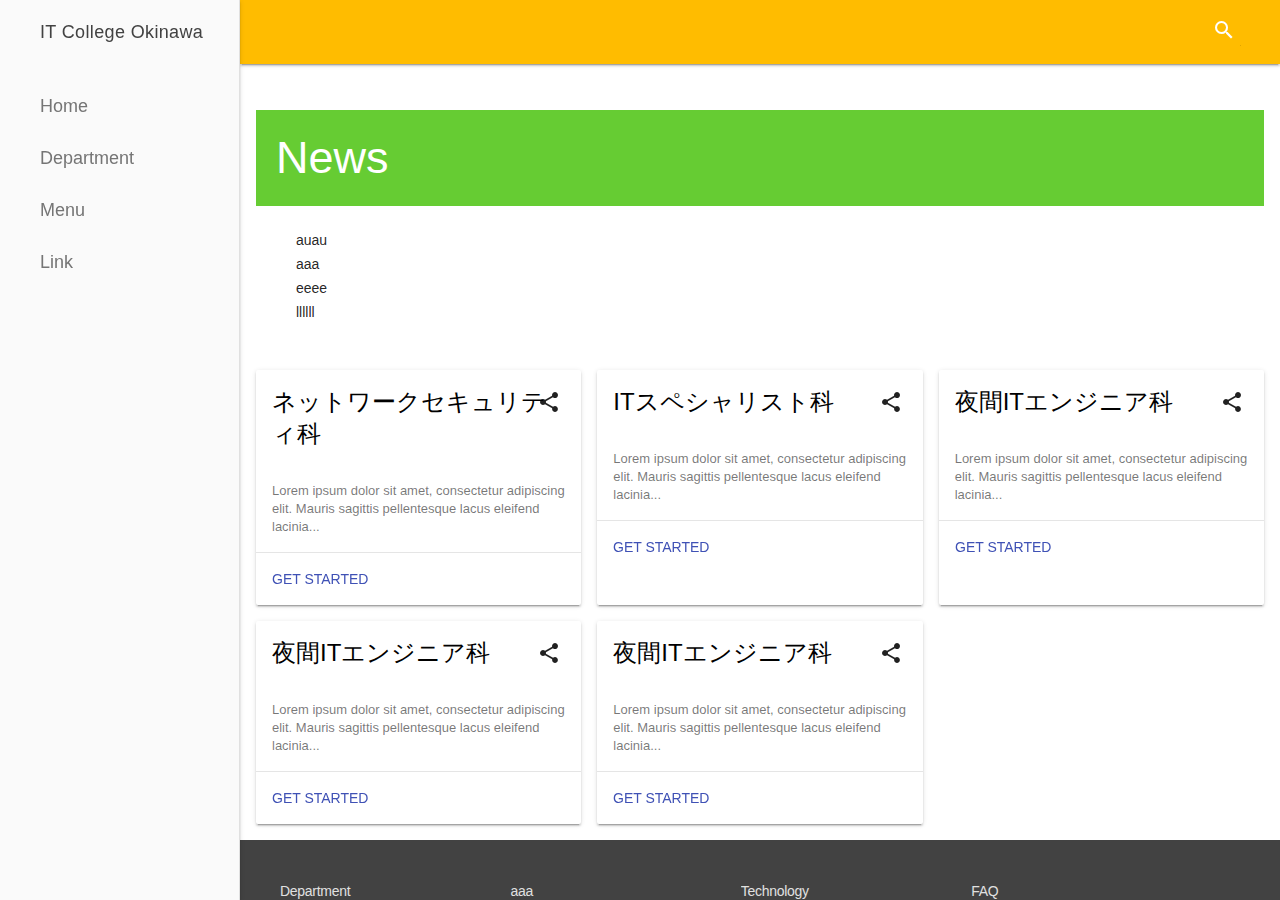
==== commit 65c9c707: "2015/08/14" ====
--- a/index.html
+++ b/index.html
@@ -31,10 +31,11 @@
 
 	  <div class="mdl-layout__drawer">
 	    <span class="mdl-layout-title title">IT College Okinawa</span>
-	    <nav class="mdl-navigation">
+	    <nav class="mdl-navigation nav">
 	      <a class="mdl-navigation__link" href="">Home</a>
 	      <a class="mdl-navigation__link" href="">Department</a>
 	      <a class="mdl-navigation__link" href="">Menu</a>
+	      <a class="mdl-navigation__link" href="">Link</a>
 	    </nav>
 	  </div>
 
@@ -44,27 +45,149 @@
 		<!-- contents -->
 	    <div class="page-content">
 			
-			<div class="mdl-card mdl-shadow--2dp news">
-				<div class="mdl-card__title">
-    				<h2 class="mdl-card__title-text">News</h2>
-  				</div>
-				<div class="mdl-card__supporting-text">
-				    Lorem ipsum dolor sit amet, consectetur adipiscing elit.
-				    Mauris sagittis pellentesque lacus eleifend lacinia...
-				</div>
-				<div class="mdl-card__actions mdl-card--border">
-				    <a class="mdl-button mdl-button--colored 
-				    		mdl-js-button mdl-js-ripple-effect">
-				      Get Started
-				    </a>
-				</div>
-				<div class="mdl-card__menu">
-				    <button class="mdl-button mdl-button--icon
-				    		 mdl-js-button mdl-js-ripple-effect">
-				    	<i class="material-icons">share</i>
-				    </button>
+			<!-- news -->
+			<div class="mdl-grid news">
+				<div class="mdl-cell mdl-cell--12-col sub-title">
+					<h2>News</h2>
+				</div>
+				<div class="mdl-cell mdl-cell--8-col news-list">
+					<ul>
+						<li>auau</li>
+						<li>aaa</li>
+						<li>eeee</li>
+						<li>llllll</li>
+					</ul>
 				</div>
 			</div>
+
+			<!-- Department -->
+
+			<div class="mdl-grid department">
+
+				<div class="mdl-card mdl-shadow--2dp demo-card-wide 
+							mdl-cell mdl-cell--4-col mdl-cell--6-col-tablet
+							mdl-cell--12-col-phone">
+					<div class="mdl-card__title">
+    					<h2 class="mdl-card__title-text">ネットワークセキュリティ科</h2>
+  					</div>
+	  				<div class="mdl-card__supporting-text">
+	    				Lorem ipsum dolor sit amet, consectetur adipiscing elit.
+	    				Mauris sagittis pellentesque lacus eleifend lacinia...
+	  				</div>
+	  				<div class="mdl-card__actions mdl-card--border">
+	    				<a class="mdl-button mdl-button--colored mdl-js-button
+	    				 mdl-js-ripple-effect">
+	      					Get Started
+	    				</a>
+	  				</div>
+	  				<div class="mdl-card__menu">
+		    			<button class="mdl-button mdl-button--icon mdl-js-button
+		    						 mdl-js-ripple-effect">
+		      				<i class="material-icons">share</i>
+		    			</button>
+		  			</div>
+				</div>
+
+				<div class="mdl-card mdl-shadow--2dp demo-card-wide 
+							mdl-cell mdl-cell--4-col mdl-cell--6-col-tablet
+							mdl-cell--12-col-phone">
+					<div class="mdl-card__title">
+    					<h2 class="mdl-card__title-text">ITスペシャリスト科</h2>
+  					</div>
+	  				<div class="mdl-card__supporting-text">
+	    				Lorem ipsum dolor sit amet, consectetur adipiscing elit.
+	    				Mauris sagittis pellentesque lacus eleifend lacinia...
+	  				</div>
+	  				<div class="mdl-card__actions mdl-card--border">
+	    				<a class="mdl-button mdl-button--colored mdl-js-button
+	    				 mdl-js-ripple-effect">
+	      					Get Started
+	    				</a>
+	  				</div>
+	  				<div class="mdl-card__menu">
+		    			<button class="mdl-button mdl-button--icon mdl-js-button
+		    						 mdl-js-ripple-effect">
+		      				<i class="material-icons">share</i>
+		    			</button>
+		  			</div>
+				</div>
+
+				<div class="mdl-card mdl-shadow--2dp demo-card-wide 
+							mdl-cell mdl-cell--4-col mdl-cell--6-col-tablet
+							mdl-cell--12-col-phone">
+					<div class="mdl-card__title">
+    					<h2 class="mdl-card__title-text">夜間ITエンジニア科</h2>
+  					</div>
+	  				<div class="mdl-card__supporting-text">
+	    				Lorem ipsum dolor sit amet, consectetur adipiscing elit.
+	    				Mauris sagittis pellentesque lacus eleifend lacinia...
+	  				</div>
+	  				<div class="mdl-card__actions mdl-card--border">
+	    				<a class="mdl-button mdl-button--colored mdl-js-button
+	    				 mdl-js-ripple-effect">
+	      					Get Started
+	    				</a>
+	  				</div>
+	  				<div class="mdl-card__menu">
+		    			<button class="mdl-button mdl-button--icon mdl-js-button
+		    						 mdl-js-ripple-effect">
+		      				<i class="material-icons">share</i>
+		    			</button>
+		  			</div>
+				</div>
+
+				<div class="mdl-card mdl-shadow--2dp demo-card-wide 
+							mdl-cell mdl-cell--4-col mdl-cell--6-col-tablet
+							mdl-cell--12-col-phone">
+					<div class="mdl-card__title">
+    					<h2 class="mdl-card__title-text">夜間ITエンジニア科</h2>
+  					</div>
+	  				<div class="mdl-card__supporting-text">
+	    				Lorem ipsum dolor sit amet, consectetur adipiscing elit.
+	    				Mauris sagittis pellentesque lacus eleifend lacinia...
+	  				</div>
+	  				<div class="mdl-card__actions mdl-card--border">
+	    				<a class="mdl-button mdl-button--colored mdl-js-button
+	    				 mdl-js-ripple-effect">
+	      					Get Started
+	    				</a>
+	  				</div>
+	  				<div class="mdl-card__menu">
+		    			<button class="mdl-button mdl-button--icon mdl-js-button
+		    						 mdl-js-ripple-effect">
+		      				<i class="material-icons">share</i>
+		    			</button>
+		  			</div>
+				</div>
+
+				<div class="mdl-card mdl-shadow--2dp demo-card-wide 
+							mdl-cell mdl-cell--4-col mdl-cell--6-col-tablet
+							mdl-cell--12-col-phone">
+					<div class="mdl-card__title">
+    					<h2 class="mdl-card__title-text">夜間ITエンジニア科</h2>
+  					</div>
+	  				<div class="mdl-card__supporting-text">
+	    				Lorem ipsum dolor sit amet, consectetur adipiscing elit.
+	    				Mauris sagittis pellentesque lacus eleifend lacinia...
+	  				</div>
+	  				<div class="mdl-card__actions mdl-card--border">
+	    				<a class="mdl-button mdl-button--colored mdl-js-button
+	    				 mdl-js-ripple-effect">
+	      					Get Started
+	    				</a>
+	  				</div>
+	  				<div class="mdl-card__menu">
+		    			<button class="mdl-button mdl-button--icon mdl-js-button
+		    						 mdl-js-ripple-effect">
+		      				<i class="material-icons">share</i>
+		    			</button>
+		  			</div>
+				</div>
+
+			</div>
+
+
+
 	    </div>
 		
 		<!-- fotter -->
@@ -85,7 +208,7 @@
 
 			<div class="mdl-mega-footer__drop-down-section">
 			    <input class="mdl-mega-footer__heading-checkbox" type="checkbox" checked>
-			    <h1 class="mdl-mega-footer__heading"></h1>
+			    <h1 class="mdl-mega-footer__heading">aaa</h1>
 		        <ul class="mdl-mega-footer__link-list">
 		        	<li><a href="#">Specs</a></li>
 		        	<li><a href="#">Tools</a></li>
--- a/style.css
+++ b/style.css
@@ -6,17 +6,24 @@
 	font-size:18px;
 }
 
+.nav > a{
+	font-size:18px;
+}
+
 .news {
 	margin-top:30px;
-    width: 512px;
-}
-  
-.news > .mdl-card__title {
-    color: #FFF;
-    height: 176px;
-    background-color: #66CC33;
 }
 
-.news > .mdl-card__menu {
-    color: #fff;
+.sub-title {
+	background-color:#6C3;
+	color:#FFF;
+	padding-left:20px;
+}
+
+.news-list {
+	margin-top:0;
+}
+
+.news-list > ul {
+	list-style-type:none;
 }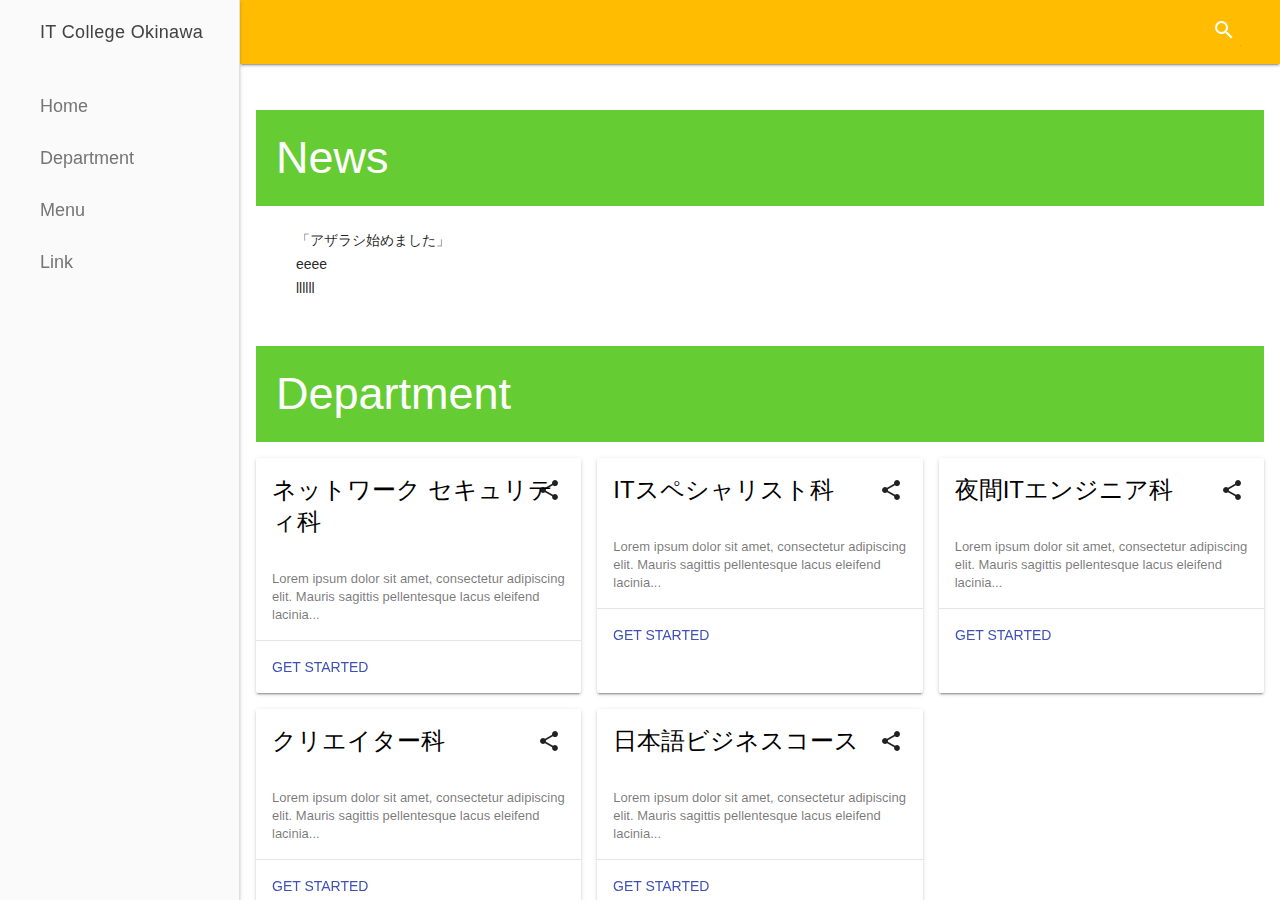
==== commit f4a9b805: "ちょっと修正" ====
--- a/index.html
+++ b/index.html
@@ -52,8 +52,8 @@
 				</div>
 				<div class="mdl-cell mdl-cell--8-col news-list">
 					<ul>
-						<li>auau</li>
-						<li>aaa</li>
+						<li>「アザラシ始めました」</li>
+						<li></li>
 						<li>eeee</li>
 						<li>llllll</li>
 					</ul>
@@ -64,33 +64,35 @@
 
 			<div class="mdl-grid department">
 
-				<div class="mdl-card mdl-shadow--2dp demo-card-wide 
-							mdl-cell mdl-cell--4-col mdl-cell--6-col-tablet
-							mdl-cell--12-col-phone">
-					<div class="mdl-card__title">
-    					<h2 class="mdl-card__title-text">ネットワークセキュリティ科</h2>
-  					</div>
-	  				<div class="mdl-card__supporting-text">
-	    				Lorem ipsum dolor sit amet, consectetur adipiscing elit.
-	    				Mauris sagittis pellentesque lacus eleifend lacinia...
-	  				</div>
-	  				<div class="mdl-card__actions mdl-card--border">
-	    				<a class="mdl-button mdl-button--colored mdl-js-button
-	    				 mdl-js-ripple-effect">
-	      					Get Started
-	    				</a>
-	  				</div>
-	  				<div class="mdl-card__menu">
-		    			<button class="mdl-button mdl-button--icon mdl-js-button
-		    						 mdl-js-ripple-effect">
-		      				<i class="material-icons">share</i>
-		    			</button>
-		  			</div>
-				</div>
-
-				<div class="mdl-card mdl-shadow--2dp demo-card-wide 
-							mdl-cell mdl-cell--4-col mdl-cell--6-col-tablet
-							mdl-cell--12-col-phone">
+				<div class="mdl-cell mdl-cell--12-col sub-title">
+					<h2>Department</h2>
+				</div>
+
+				<div class="mdl-card mdl-shadow--2dp mdl-cell mdl-cell--4-col
+				      		mdl-cell--6-col-tablet mdl-cell--12-col-phone">
+					<div class="mdl-card__title">
+    					<h2 class="mdl-card__title-text">ネットワーク セキュリティ科</h2>
+  					</div>
+	  				<div class="mdl-card__supporting-text">
+	    				Lorem ipsum dolor sit amet, consectetur adipiscing elit.
+	    				Mauris sagittis pellentesque lacus eleifend lacinia...
+	  				</div>
+	  				<div class="mdl-card__actions mdl-card--border">
+	    				<a class="mdl-button mdl-button--colored mdl-js-button
+	    				 mdl-js-ripple-effect">
+	      					Get Started
+	    				</a>
+	  				</div>
+	  				<div class="mdl-card__menu">
+		    			<button class="mdl-button mdl-button--icon mdl-js-button
+		    						 mdl-js-ripple-effect">
+		      				<i class="material-icons">share</i>
+		    			</button>
+		  			</div>
+				</div>
+
+				<div class="mdl-card mdl-shadow--2dp mdl-cell mdl-cell--4-col
+							mdl-cell--6-col-tablet mdl-cell--12-col-phone">
 					<div class="mdl-card__title">
     					<h2 class="mdl-card__title-text">ITスペシャリスト科</h2>
   					</div>
@@ -112,9 +114,8 @@
 		  			</div>
 				</div>
 
-				<div class="mdl-card mdl-shadow--2dp demo-card-wide 
-							mdl-cell mdl-cell--4-col mdl-cell--6-col-tablet
-							mdl-cell--12-col-phone">
+				<div class="mdl-card mdl-shadow--2dp mdl-cell mdl-cell--4-col 
+							mdl-cell--6-col-tablet mdl-cell--12-col-phone">
 					<div class="mdl-card__title">
     					<h2 class="mdl-card__title-text">夜間ITエンジニア科</h2>
   					</div>
@@ -136,35 +137,33 @@
 		  			</div>
 				</div>
 
-				<div class="mdl-card mdl-shadow--2dp demo-card-wide 
-							mdl-cell mdl-cell--4-col mdl-cell--6-col-tablet
-							mdl-cell--12-col-phone">
-					<div class="mdl-card__title">
-    					<h2 class="mdl-card__title-text">夜間ITエンジニア科</h2>
-  					</div>
-	  				<div class="mdl-card__supporting-text">
-	    				Lorem ipsum dolor sit amet, consectetur adipiscing elit.
-	    				Mauris sagittis pellentesque lacus eleifend lacinia...
-	  				</div>
-	  				<div class="mdl-card__actions mdl-card--border">
-	    				<a class="mdl-button mdl-button--colored mdl-js-button
-	    				 mdl-js-ripple-effect">
-	      					Get Started
-	    				</a>
-	  				</div>
-	  				<div class="mdl-card__menu">
-		    			<button class="mdl-button mdl-button--icon mdl-js-button
-		    						 mdl-js-ripple-effect">
-		      				<i class="material-icons">share</i>
-		    			</button>
-		  			</div>
-				</div>
-
-				<div class="mdl-card mdl-shadow--2dp demo-card-wide 
-							mdl-cell mdl-cell--4-col mdl-cell--6-col-tablet
-							mdl-cell--12-col-phone">
-					<div class="mdl-card__title">
-    					<h2 class="mdl-card__title-text">夜間ITエンジニア科</h2>
+				<div class="mdl-card mdl-shadow--2dp mdl-cell mdl-cell--4-col 
+							mdl-cell--6-col-tablet mdl-cell--12-col-phone">
+					<div class="mdl-card__title">
+    					<h2 class="mdl-card__title-text">クリエイター科</h2>
+  					</div>
+	  				<div class="mdl-card__supporting-text">
+	    				Lorem ipsum dolor sit amet, consectetur adipiscing elit.
+	    				Mauris sagittis pellentesque lacus eleifend lacinia...
+	  				</div>
+	  				<div class="mdl-card__actions mdl-card--border">
+	    				<a class="mdl-button mdl-button--colored mdl-js-button
+	    				 mdl-js-ripple-effect">
+	      					Get Started
+	    				</a>
+	  				</div>
+	  				<div class="mdl-card__menu">
+		    			<button class="mdl-button mdl-button--icon mdl-js-button
+		    						 mdl-js-ripple-effect">
+		      				<i class="material-icons">share</i>
+		    			</button>
+		  			</div>
+				</div>
+
+				<div class="mdl-card mdl-shadow--2dp mdl-cell mdl-cell--4-col
+							mdl-cell--6-col-tablet mdl-cell--12-col-phone">
+					<div class="mdl-card__title">
+    					<h2 class="mdl-card__title-text">日本語ビジネスコース</h2>
   					</div>
 	  				<div class="mdl-card__supporting-text">
 	    				Lorem ipsum dolor sit amet, consectetur adipiscing elit.
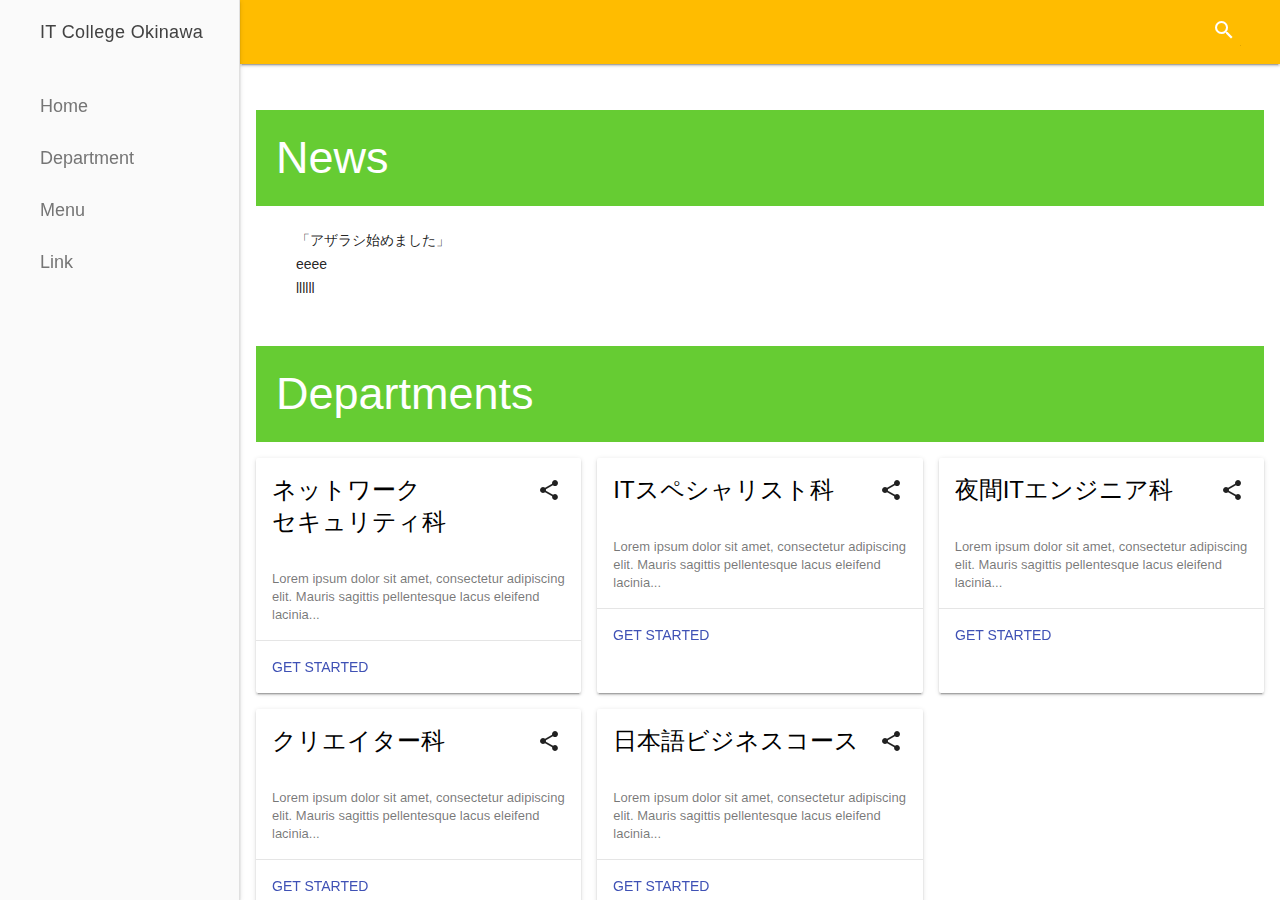
==== commit 20de9f04: "card" ====
--- a/index.html
+++ b/index.html
@@ -65,11 +65,11 @@
 			<div class="mdl-grid department">
 
 				<div class="mdl-cell mdl-cell--12-col sub-title">
-					<h2>Department</h2>
+					<h2>Departments</h2>
 				</div>
 
 				<div class="mdl-card mdl-shadow--2dp mdl-cell mdl-cell--4-col
-				      		mdl-cell--6-col-tablet mdl-cell--12-col-phone">
+				      		mdl-cell--6-col-tablet mdl-cell--12-col-phone card">
 					<div class="mdl-card__title">
     					<h2 class="mdl-card__title-text">ネットワーク セキュリティ科</h2>
   					</div>
@@ -92,7 +92,7 @@
 				</div>
 
 				<div class="mdl-card mdl-shadow--2dp mdl-cell mdl-cell--4-col
-							mdl-cell--6-col-tablet mdl-cell--12-col-phone">
+							mdl-cell--6-col-tablet mdl-cell--12-col-phone card">
 					<div class="mdl-card__title">
     					<h2 class="mdl-card__title-text">ITスペシャリスト科</h2>
   					</div>
@@ -115,7 +115,7 @@
 				</div>
 
 				<div class="mdl-card mdl-shadow--2dp mdl-cell mdl-cell--4-col 
-							mdl-cell--6-col-tablet mdl-cell--12-col-phone">
+							mdl-cell--6-col-tablet mdl-cell--12-col-phone card">
 					<div class="mdl-card__title">
     					<h2 class="mdl-card__title-text">夜間ITエンジニア科</h2>
   					</div>
@@ -138,7 +138,7 @@
 				</div>
 
 				<div class="mdl-card mdl-shadow--2dp mdl-cell mdl-cell--4-col 
-							mdl-cell--6-col-tablet mdl-cell--12-col-phone">
+							mdl-cell--6-col-tablet mdl-cell--12-col-phone card">
 					<div class="mdl-card__title">
     					<h2 class="mdl-card__title-text">クリエイター科</h2>
   					</div>
@@ -161,7 +161,7 @@
 				</div>
 
 				<div class="mdl-card mdl-shadow--2dp mdl-cell mdl-cell--4-col
-							mdl-cell--6-col-tablet mdl-cell--12-col-phone">
+							mdl-cell--6-col-tablet mdl-cell--12-col-phone card">
 					<div class="mdl-card__title">
     					<h2 class="mdl-card__title-text">日本語ビジネスコース</h2>
   					</div>
--- a/style.css
+++ b/style.css
@@ -26,4 +26,8 @@
 
 .news-list > ul {
 	list-style-type:none;
+}
+
+.card {
+	word-break:keep-all;
 }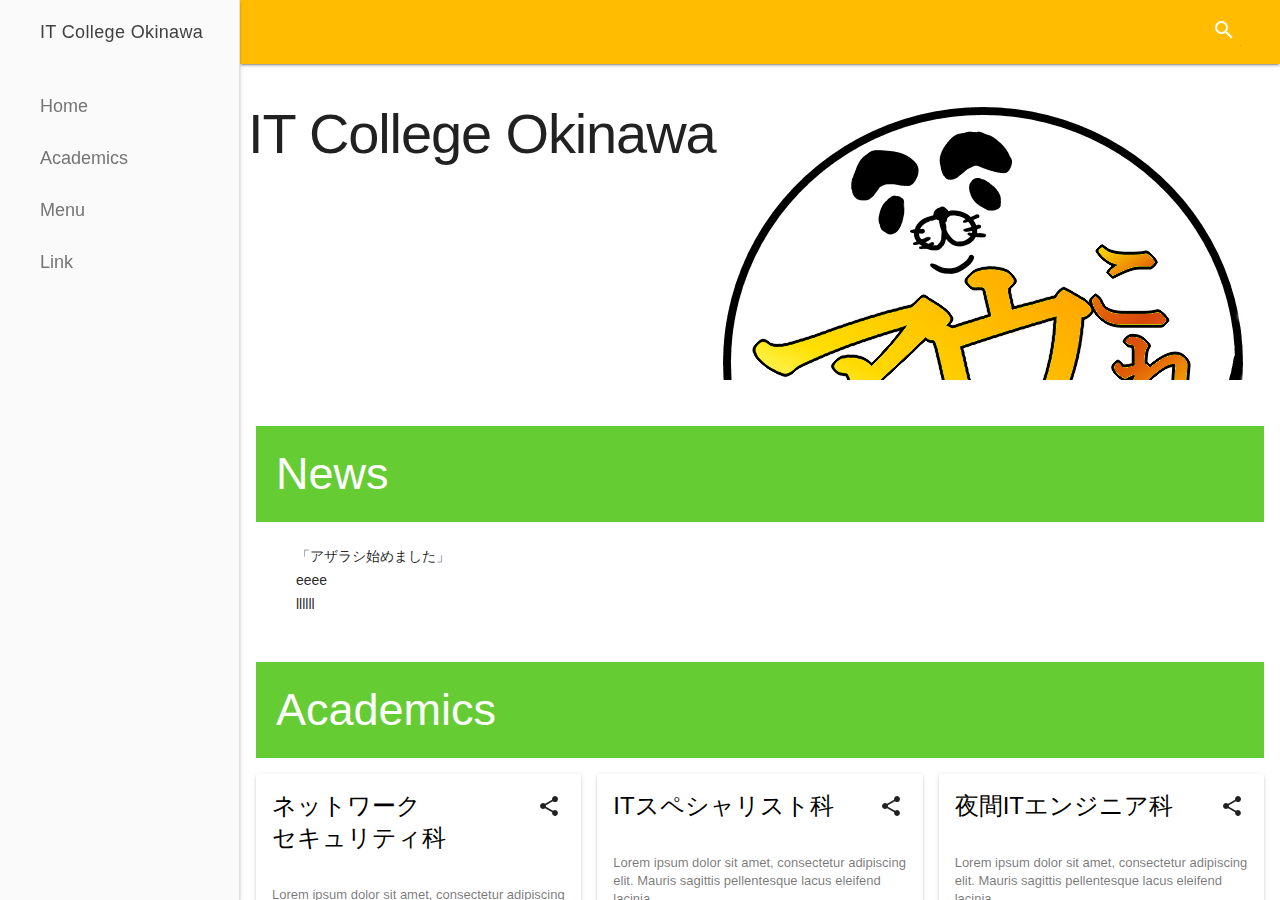
==== commit f8f0976e: "text-shadowwwwwwww" ====
--- a/index.html
+++ b/index.html
@@ -33,7 +33,7 @@
 	    <span class="mdl-layout-title title">IT College Okinawa</span>
 	    <nav class="mdl-navigation nav">
 	      <a class="mdl-navigation__link" href="">Home</a>
-	      <a class="mdl-navigation__link" href="">Department</a>
+	      <a class="mdl-navigation__link" href="">Academics</a>
 	      <a class="mdl-navigation__link" href="">Menu</a>
 	      <a class="mdl-navigation__link" href="">Link</a>
 	    </nav>
@@ -44,6 +44,10 @@
 	
 		<!-- contents -->
 	    <div class="page-content">
+
+	    	<div class="mdl-grid contents-head">
+	    		<h1>IT College Okinawa</h1>	    		
+	    	</div>
 			
 			<!-- news -->
 			<div class="mdl-grid news">
@@ -65,7 +69,7 @@
 			<div class="mdl-grid department">
 
 				<div class="mdl-cell mdl-cell--12-col sub-title">
-					<h2>Departments</h2>
+					<h2>Academics</h2>
 				</div>
 
 				<div class="mdl-card mdl-shadow--2dp mdl-cell mdl-cell--4-col
@@ -195,7 +199,7 @@
 
 			    <div class="mdl-mega-footer__drop-down-section">
 			    	<input class="mdl-mega-footer__heading-checkbox" type="checkbox" checked>
-			        <h1 class="mdl-mega-footer__heading">Department</h1>
+			        <h1 class="mdl-mega-footer__heading">Academics</h1>
 			        <ul class="mdl-mega-footer__link-list">
 			        <li><a href="#">ネットワークセキュリティ科</a></li>
 			        <li><a href="#">ITスペシャリスト科</a></li>
--- a/style.css
+++ b/style.css
@@ -4,6 +4,17 @@
 
 .title {
 	font-size:18px;
+}
+
+.contents-head {
+	background:url(images/auau_logo.png);
+	background-position:right top;
+	background-repeat:no-repeat;
+	height:300px;
+	text-shadow:3px 3px 0px #FFF,
+				3px -3px 0px #FFF,
+				-3px 3px 0px #FFF,
+				-3px -3px 0px #FFF;
 }
 
 .nav > a{
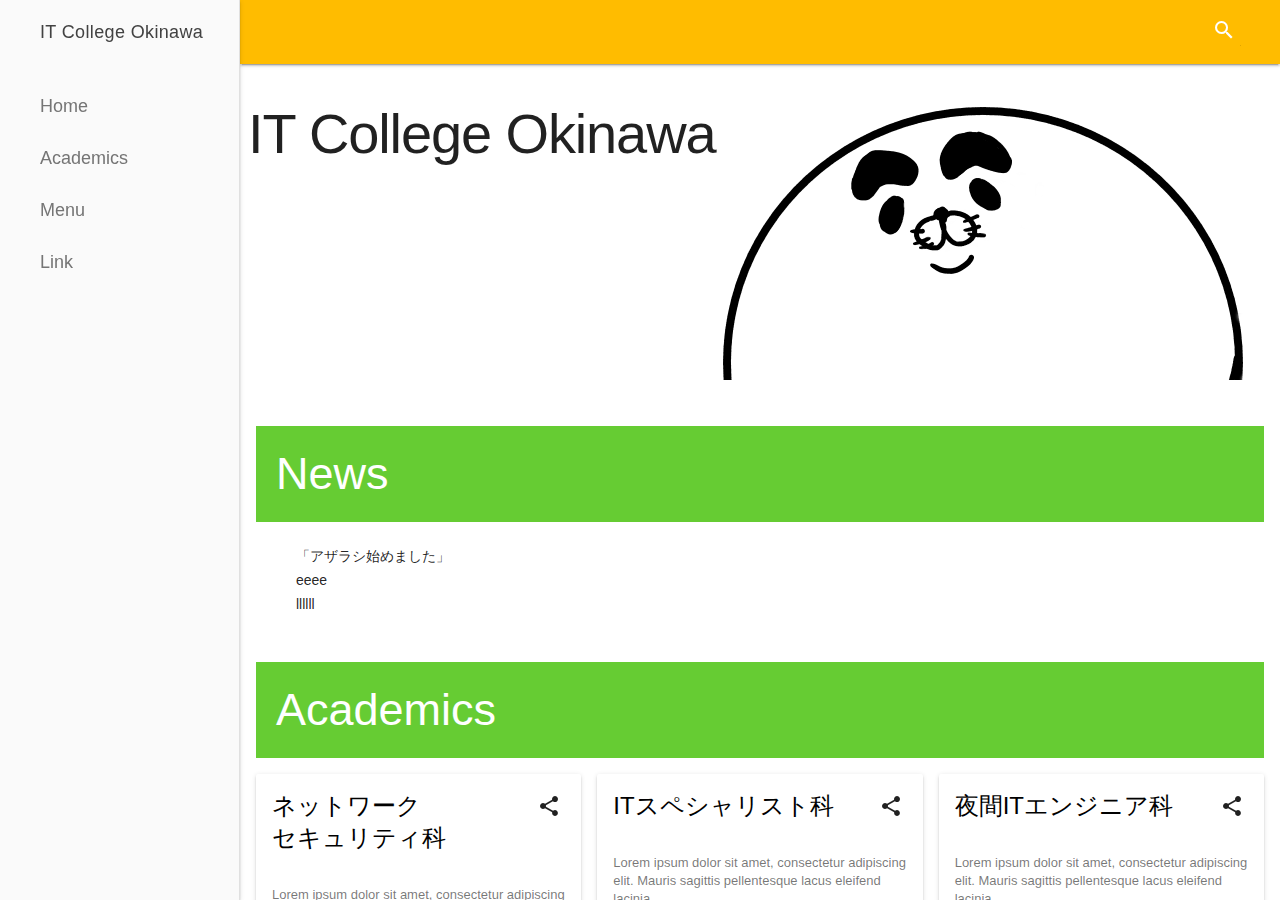
==== commit 1bdb8006: "col-desktop" ====
--- a/index.html
+++ b/index.html
@@ -72,7 +72,7 @@
 					<h2>Academics</h2>
 				</div>
 
-				<div class="mdl-card mdl-shadow--2dp mdl-cell mdl-cell--4-col
+				<div class="mdl-card mdl-shadow--2dp mdl-cell mdl-cell--4-col--desktop
 				      		mdl-cell--6-col-tablet mdl-cell--12-col-phone card">
 					<div class="mdl-card__title">
     					<h2 class="mdl-card__title-text">ネットワーク セキュリティ科</h2>
@@ -95,7 +95,7 @@
 		  			</div>
 				</div>
 
-				<div class="mdl-card mdl-shadow--2dp mdl-cell mdl-cell--4-col
+				<div class="mdl-card mdl-shadow--2dp mdl-cell mdl-cell--4-col-desktop
 							mdl-cell--6-col-tablet mdl-cell--12-col-phone card">
 					<div class="mdl-card__title">
     					<h2 class="mdl-card__title-text">ITスペシャリスト科</h2>
@@ -118,7 +118,7 @@
 		  			</div>
 				</div>
 
-				<div class="mdl-card mdl-shadow--2dp mdl-cell mdl-cell--4-col 
+				<div class="mdl-card mdl-shadow--2dp mdl-cell mdl-cell--4-col-desktop 
 							mdl-cell--6-col-tablet mdl-cell--12-col-phone card">
 					<div class="mdl-card__title">
     					<h2 class="mdl-card__title-text">夜間ITエンジニア科</h2>
@@ -141,7 +141,7 @@
 		  			</div>
 				</div>
 
-				<div class="mdl-card mdl-shadow--2dp mdl-cell mdl-cell--4-col 
+				<div class="mdl-card mdl-shadow--2dp mdl-cell mdl-cell--4-col-desktop 
 							mdl-cell--6-col-tablet mdl-cell--12-col-phone card">
 					<div class="mdl-card__title">
     					<h2 class="mdl-card__title-text">クリエイター科</h2>
@@ -164,7 +164,7 @@
 		  			</div>
 				</div>
 
-				<div class="mdl-card mdl-shadow--2dp mdl-cell mdl-cell--4-col
+				<div class="mdl-card mdl-shadow--2dp mdl-cell mdl-cell--4-col-desktop
 							mdl-cell--6-col-tablet mdl-cell--12-col-phone card">
 					<div class="mdl-card__title">
     					<h2 class="mdl-card__title-text">日本語ビジネスコース</h2>
